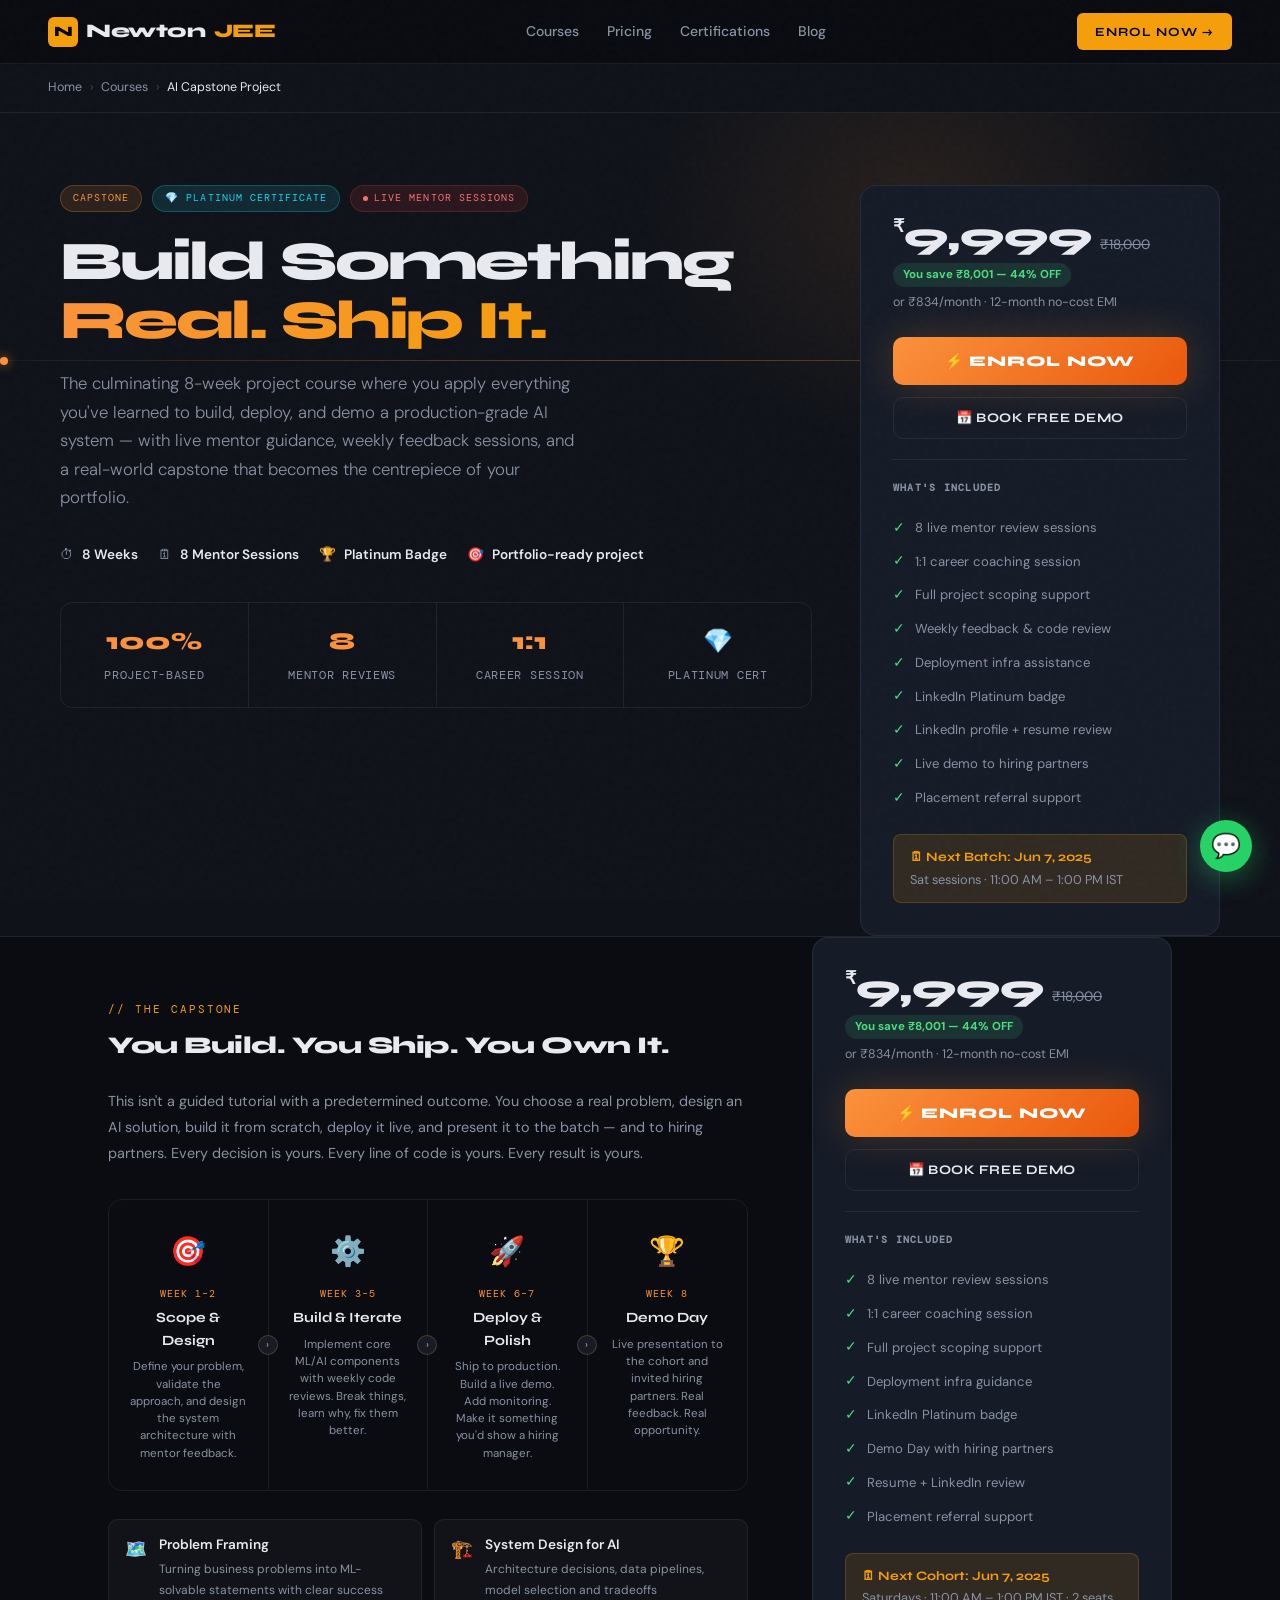
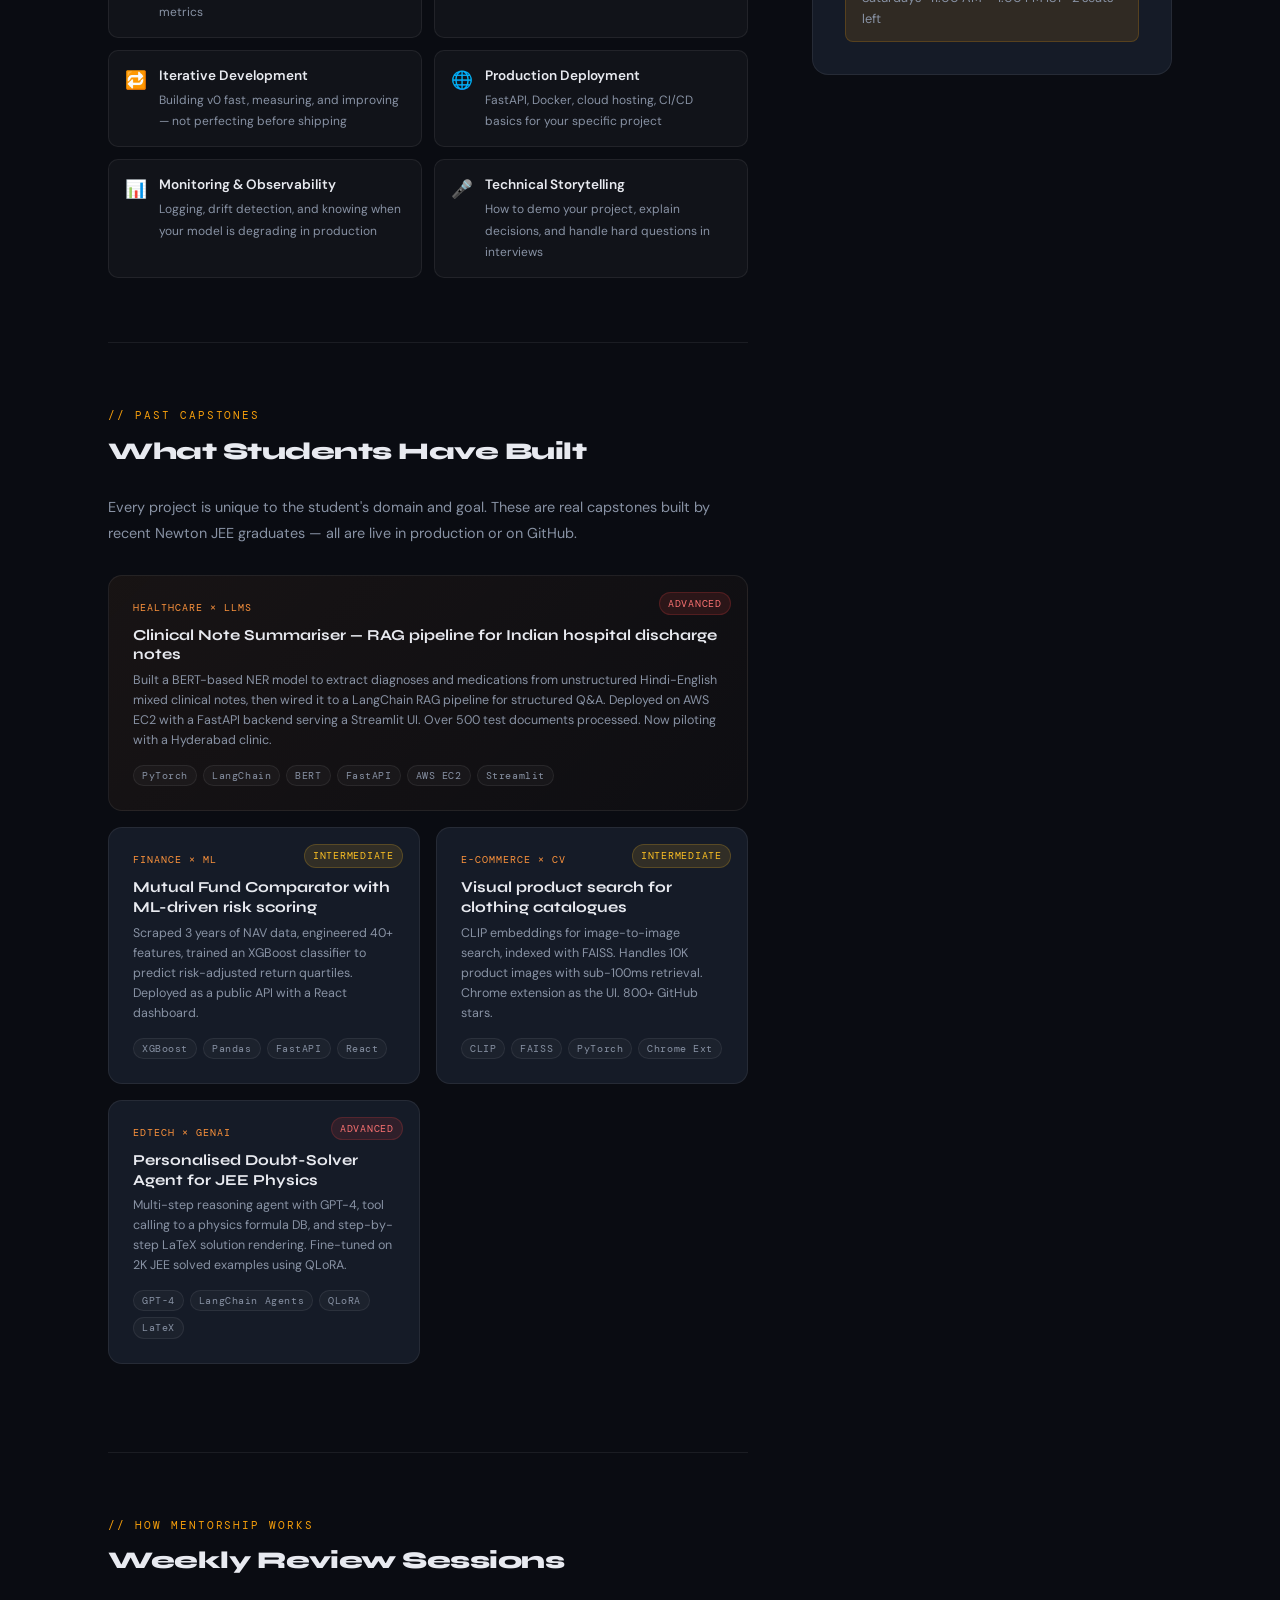
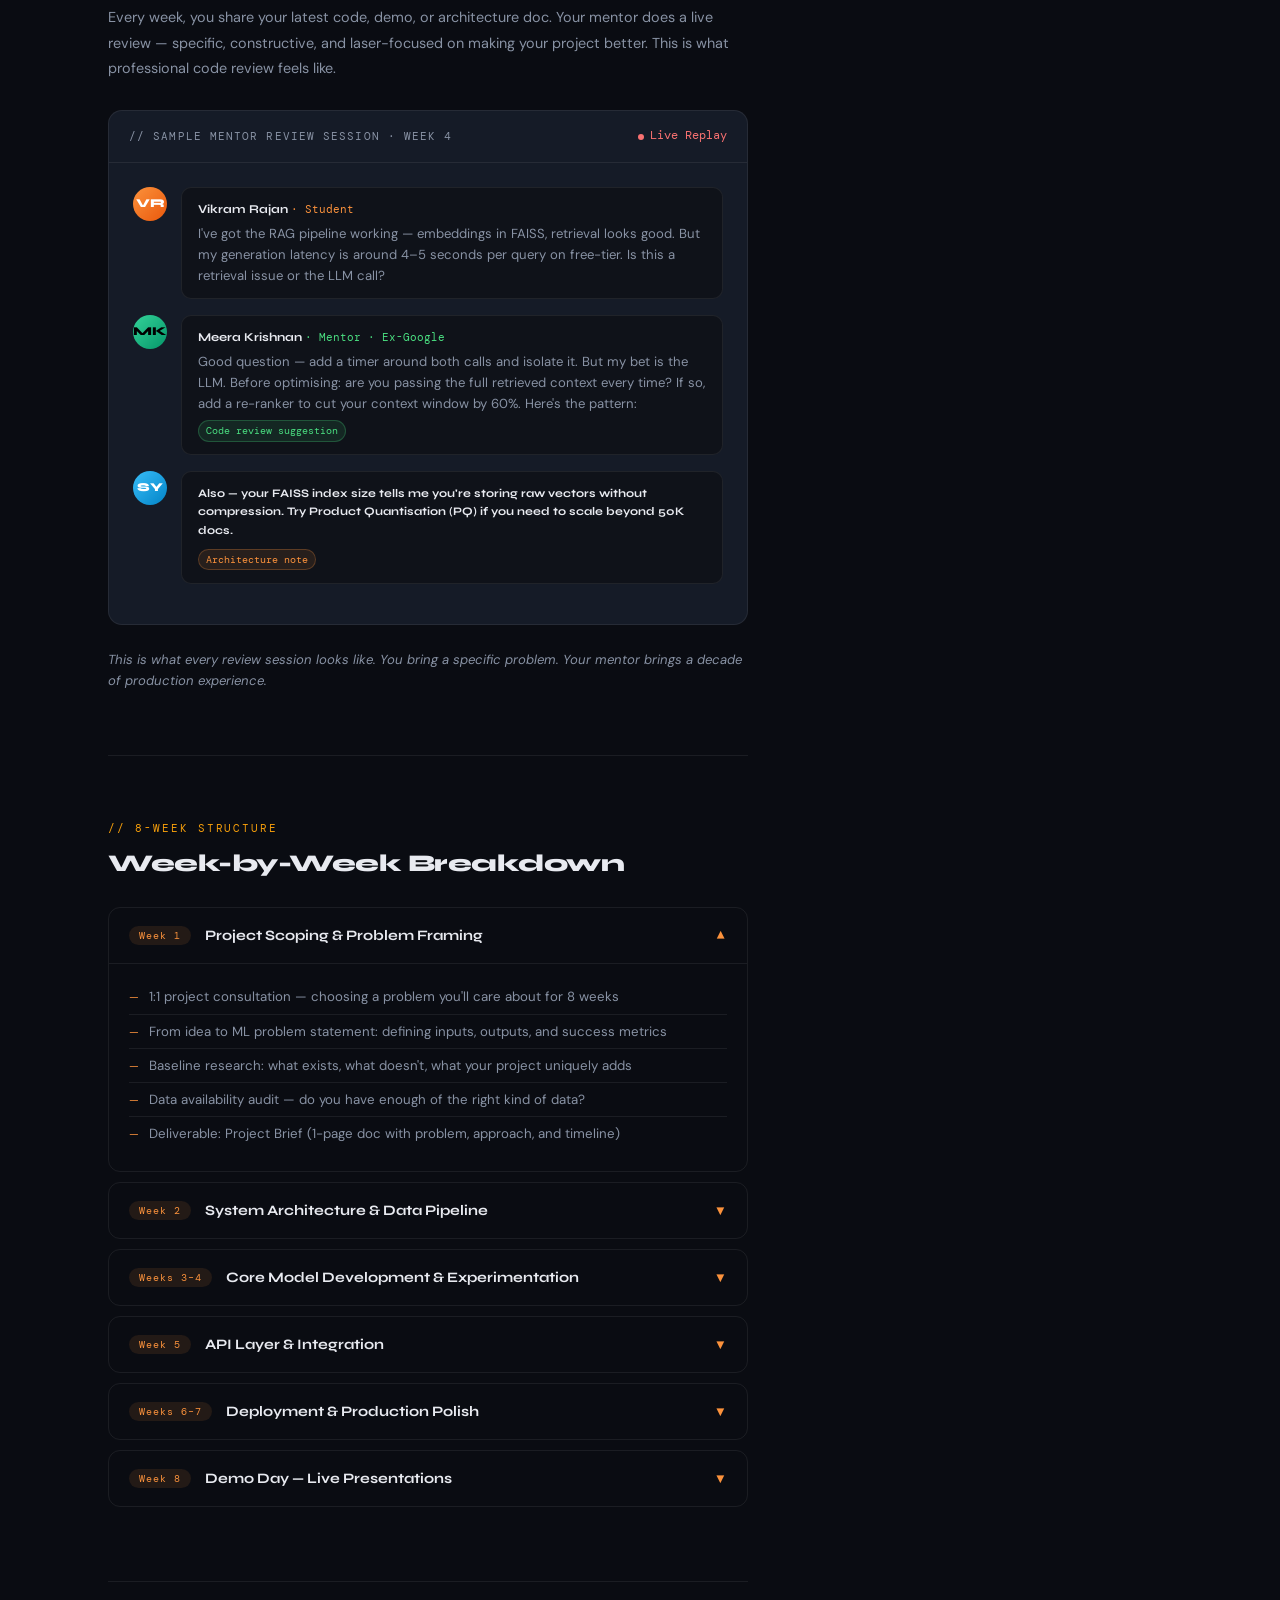
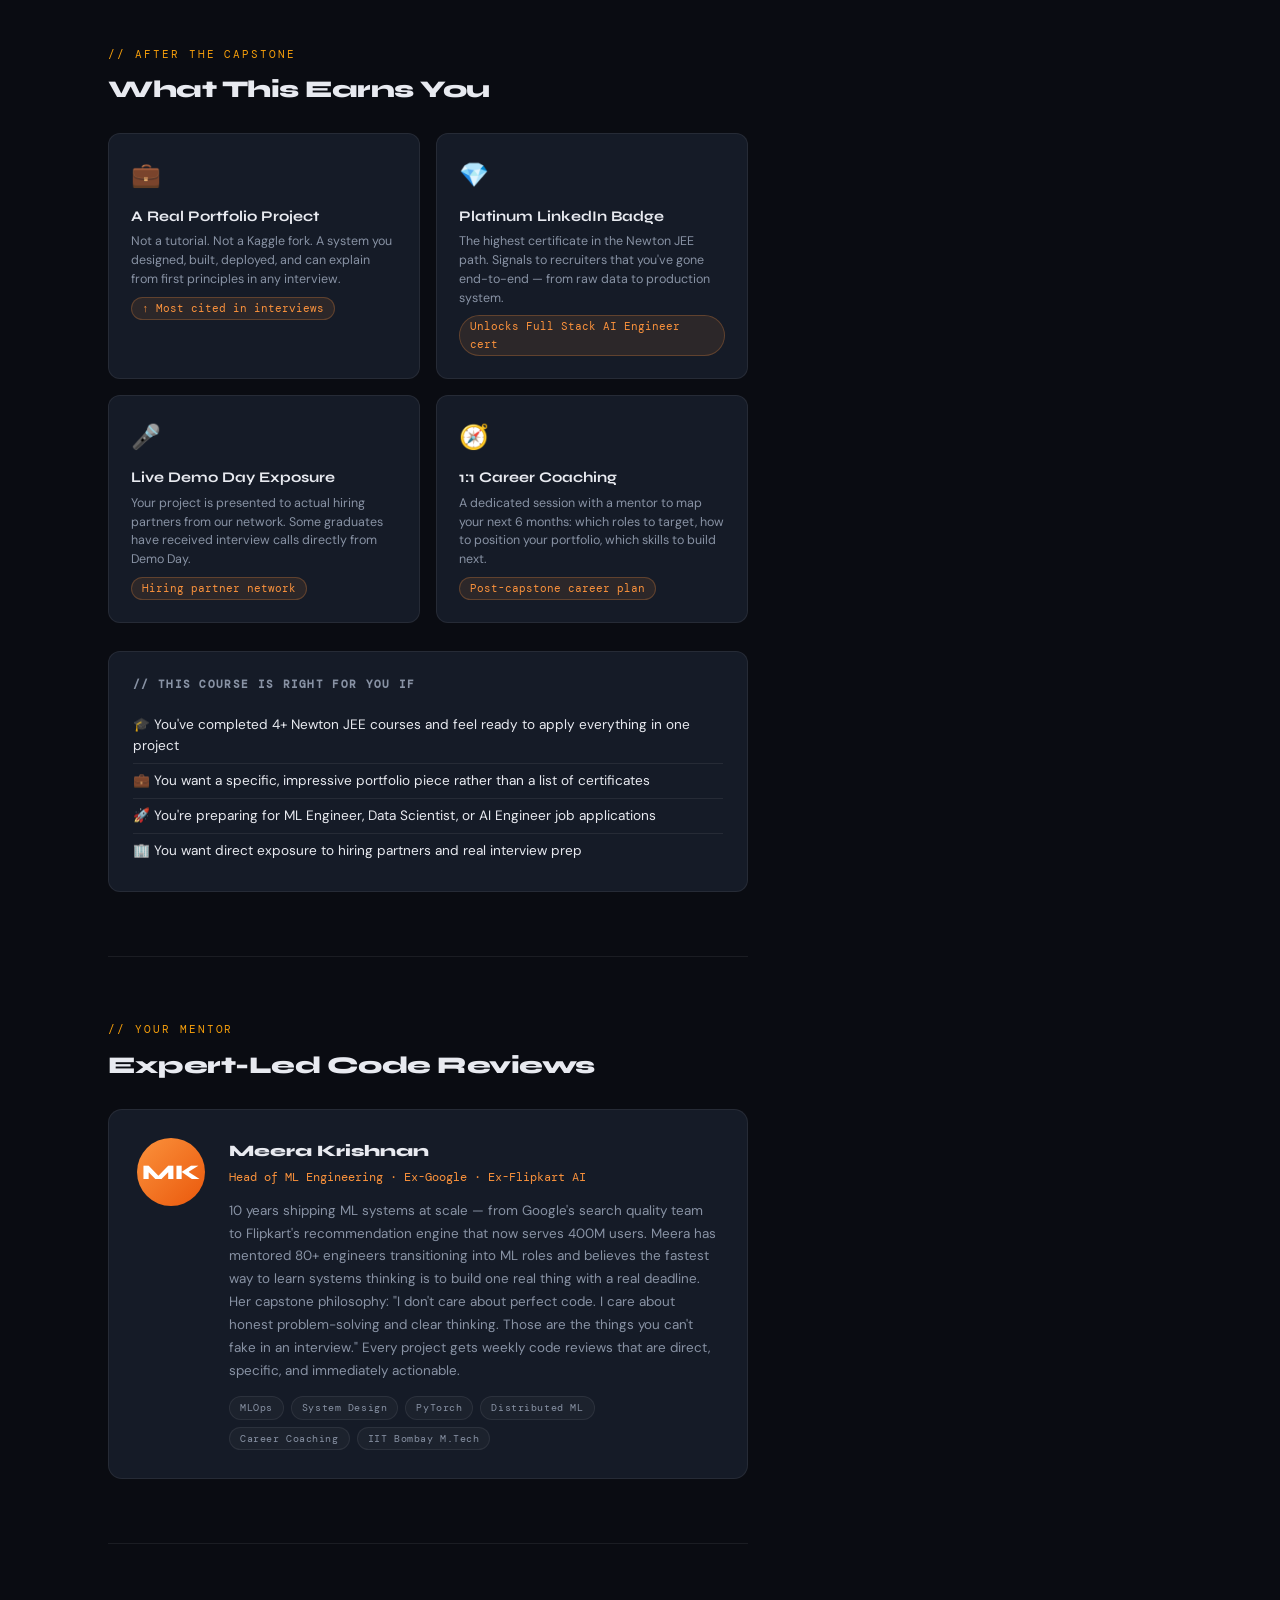
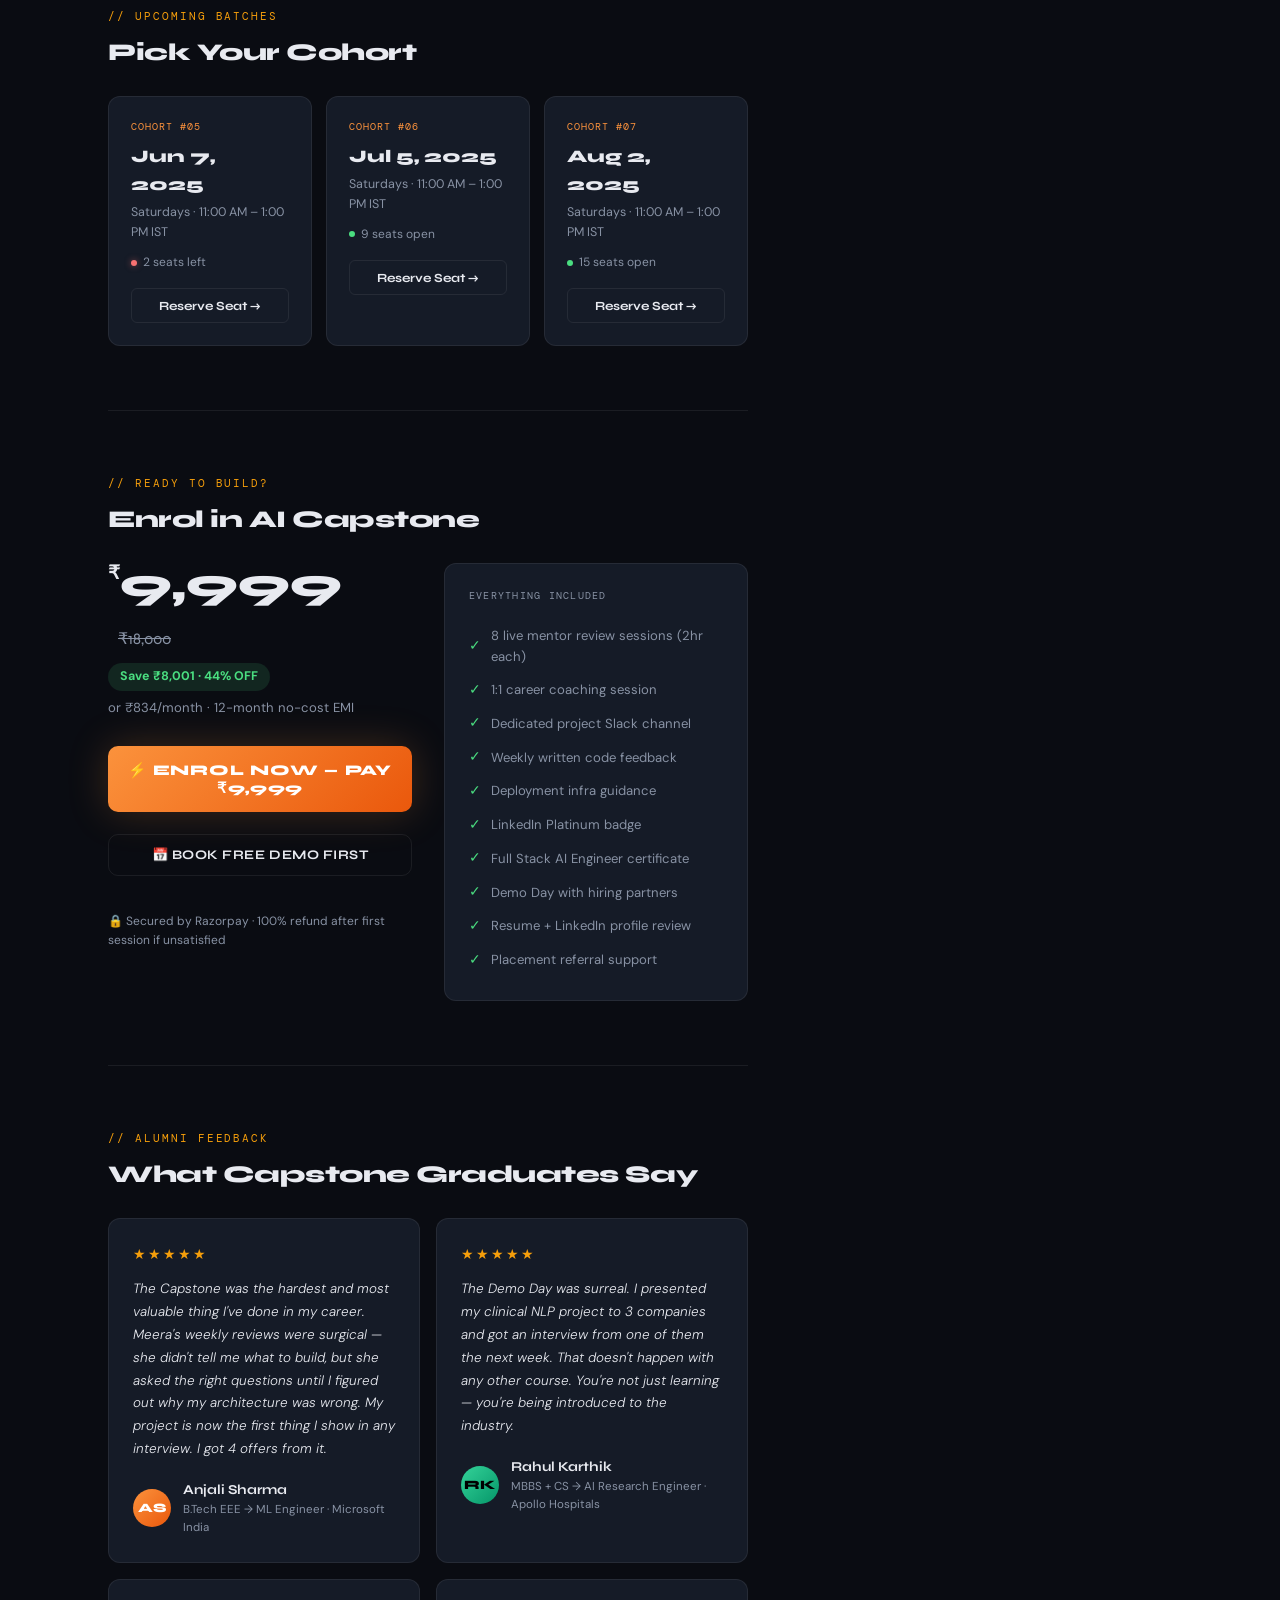
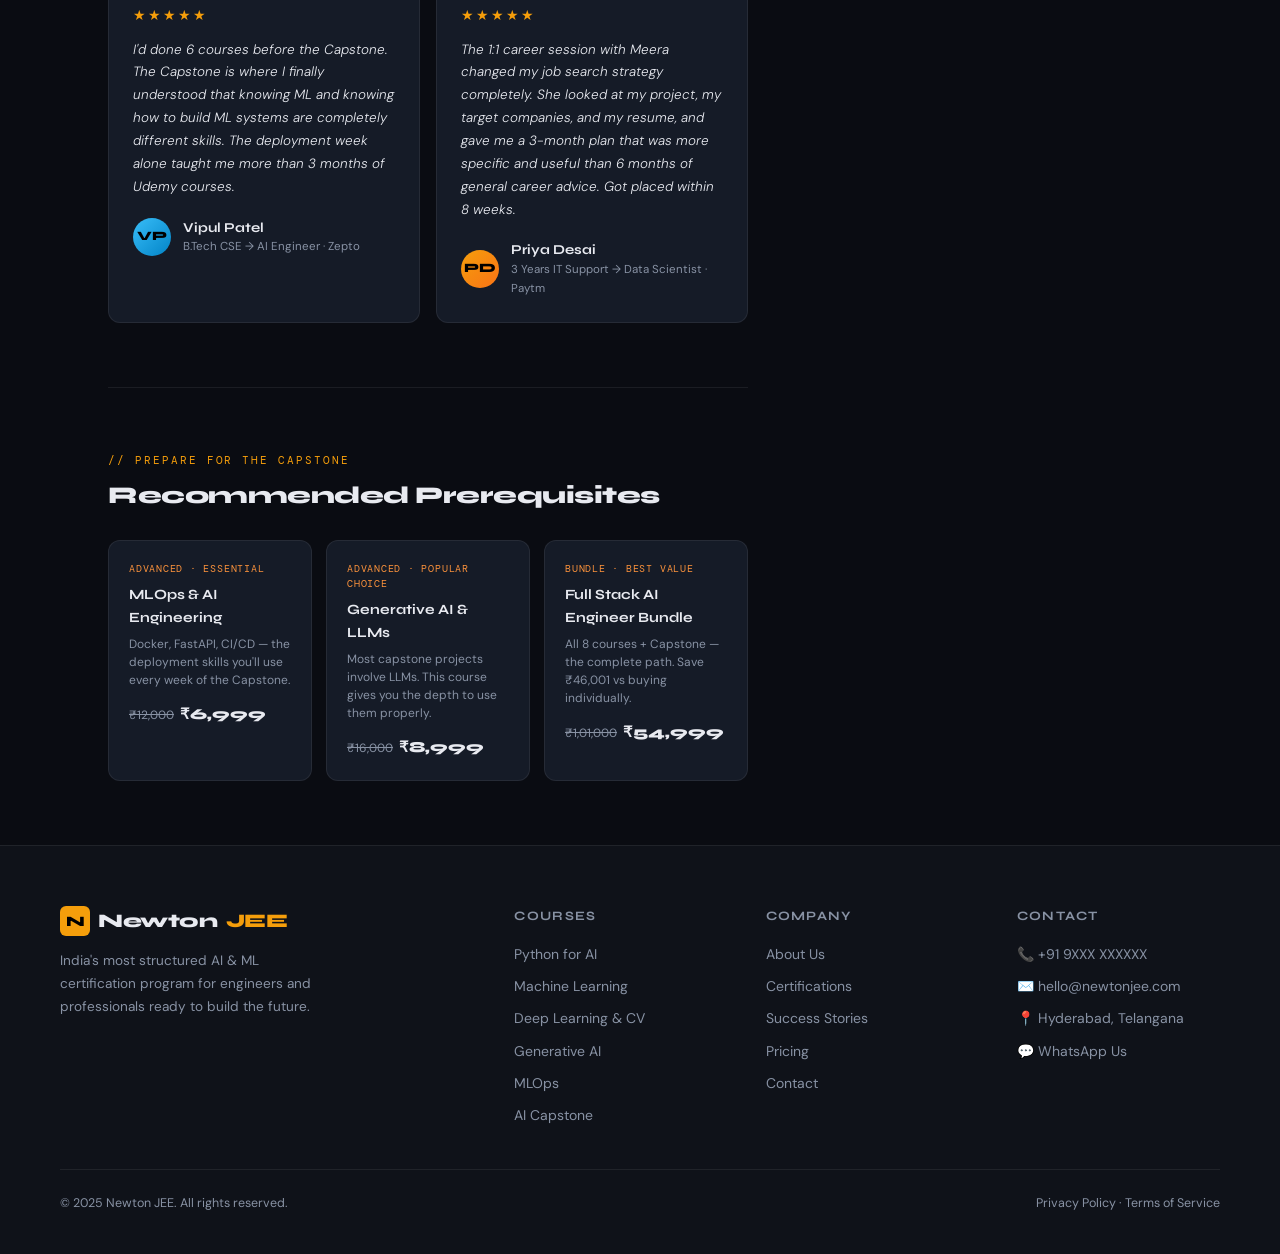
==== course-ai-capstone.html @ 7d2760ee "Add files via upload" ====
<!DOCTYPE html>
<html lang="en">
<head>
<meta charset="UTF-8">
<meta name="viewport" content="width=device-width, initial-scale=1.0">
<title>AI Capstone Project — Newton JEE</title>
<link rel="preconnect" href="https://fonts.googleapis.com">
<link href="https://fonts.googleapis.com/css2?family=Syne:wght@400;600;700;800&family=DM+Sans:ital,wght@0,300;0,400;0,500;1,300&family=DM+Mono:wght@400;500&display=swap" rel="stylesheet">
<style>
  :root {
    --bg: #0a0c12;
    --bg2: #0f1219;
    --bg3: #151b27;
    --amber: #f59e0b;
    --amber2: #fbbf24;
    --amber-glow: rgba(245,158,11,0.12);
    --green: #4ade80;
    --text: #e8eaf0;
    --text-muted: #8892a4;
    --border: rgba(255,255,255,0.07);
    --card: rgba(255,255,255,0.03);
    /* course accent: warm gold-to-orange — capstone feels like achievement & culmination */
    --acc: #fb923c;
    --acc2: #ea580c;
    --acc-glow: rgba(251,146,60,0.1);
    --acc-border: rgba(251,146,60,0.25);
  }
  *, *::before, *::after { box-sizing: border-box; margin: 0; padding: 0; }
  html { scroll-behavior: smooth; }
  body { font-family: 'DM Sans', sans-serif; background: var(--bg); color: var(--text); overflow-x: hidden; line-height: 1.6; }
  body::before { content: ''; position: fixed; inset: 0; background-image: url("data:image/svg+xml,%3Csvg viewBox='0 0 200 200' xmlns='http://www.w3.org/2000/svg'%3E%3Cfilter id='n'%3E%3CfeTurbulence type='fractalNoise' baseFrequency='0.85' numOctaves='4' stitchTiles='stitch'/%3E%3C/filter%3E%3Crect width='100%25' height='100%25' filter='url(%23n)' opacity='1'/%3E%3C/svg%3E"); opacity: 0.022; pointer-events: none; z-index: 9999; }

  /* ── HEADER ── */
  header { position: sticky; top: 0; z-index: 100; background: rgba(10,12,18,0.93); backdrop-filter: blur(16px); border-bottom: 1px solid var(--border); padding: 0 48px; height: 64px; display: flex; align-items: center; justify-content: space-between; }
  .logo { font-family: 'Syne', sans-serif; font-weight: 800; font-size: 1.2rem; letter-spacing: -0.02em; display: flex; align-items: center; gap: 8px; text-decoration: none; color: var(--text); }
  .logo .acc-c { color: var(--amber); }
  .logo-icon { width: 30px; height: 30px; background: var(--amber); border-radius: 6px; display: flex; align-items: center; justify-content: center; font-size: 0.9rem; color: #000; font-weight: 900; }
  nav { display: flex; align-items: center; gap: 28px; }
  nav a { font-size: 0.875rem; font-weight: 500; color: var(--text-muted); text-decoration: none; transition: color 0.2s; }
  nav a:hover { color: var(--text); }
  .btn-header { background: var(--amber); color: #000; font-family: 'Syne', sans-serif; font-weight: 700; font-size: 0.78rem; letter-spacing: 0.08em; text-transform: uppercase; padding: 9px 18px; border-radius: 6px; border: none; cursor: pointer; transition: all 0.2s; text-decoration: none; }
  .btn-header:hover { background: var(--amber2); }

  /* ── BREADCRUMB ── */
  .breadcrumb { padding: 14px 48px; background: var(--bg2); border-bottom: 1px solid var(--border); font-size: 0.78rem; color: var(--text-muted); display: flex; align-items: center; gap: 8px; }
  .breadcrumb a { color: var(--text-muted); text-decoration: none; }
  .breadcrumb a:hover { color: var(--amber); }
  .breadcrumb .sep { opacity: 0.4; }
  .breadcrumb .current { color: var(--text); }

  /* ── HERO ── */
  .course-hero { position: relative; padding: 72px 48px 0; overflow: hidden; background: var(--bg2); border-bottom: 1px solid var(--border); }

  /* Unique hero element: animated project pipeline — stages flowing right */
  .hero-pipeline {
    position: absolute; inset: 0; pointer-events: none; overflow: hidden;
  }
  .hero-pipeline::before {
    content: '';
    position: absolute;
    top: 30%; left: -10%; right: -10%;
    height: 1px;
    background: linear-gradient(90deg, transparent 0%, rgba(251,146,60,0.15) 20%, rgba(251,146,60,0.35) 50%, rgba(251,146,60,0.15) 80%, transparent 100%);
    animation: pipelineFlow 4s ease-in-out infinite;
  }
  @keyframes pipelineFlow {
    0%, 100% { opacity: 0.4; }
    50% { opacity: 1; }
  }
  .pipeline-node {
    position: absolute;
    width: 8px; height: 8px;
    border-radius: 50%;
    background: var(--acc);
    top: calc(30% - 3px);
    box-shadow: 0 0 12px rgba(251,146,60,0.6);
    animation: nodeTravel 4s linear infinite;
  }
  .pipeline-node:nth-child(2) { animation-delay: -1.3s; opacity: 0.6; width: 5px; height: 5px; top: calc(30% - 2px); }
  .pipeline-node:nth-child(3) { animation-delay: -2.6s; opacity: 0.4; width: 6px; height: 6px; top: calc(30% - 2px); }
  @keyframes nodeTravel {
    0%   { left: -5%; opacity: 0; }
    5%   { opacity: 1; }
    95%  { opacity: 1; }
    100% { left: 105%; opacity: 0; }
  }

  .hero-glow { position: absolute; top: -20%; right: 5%; width: 600px; height: 520px; background: radial-gradient(ellipse, rgba(251,146,60,0.1), transparent 65%); pointer-events: none; }

  .hero-layout { position: relative; display: grid; grid-template-columns: 1fr 360px; gap: 48px; max-width: 1160px; margin: 0 auto; align-items: start; }
  .hero-left { padding-bottom: 72px; animation: fadeUp 0.7s ease both; }
  @keyframes fadeUp { from{opacity:0;transform:translateY(22px)} to{opacity:1;transform:translateY(0)} }

  .course-badge-row { display: flex; align-items: center; gap: 10px; margin-bottom: 20px; flex-wrap: wrap; }
  .badge { display: inline-flex; align-items: center; gap: 6px; font-family: 'DM Mono', monospace; font-size: 0.65rem; letter-spacing: 0.1em; text-transform: uppercase; padding: 4px 12px; border-radius: 100px; }
  .badge.capstone   { background: rgba(251,146,60,0.12); color: var(--acc); border: 1px solid var(--acc-border); }
  .badge.platinum   { background: rgba(34,211,238,0.12); color: #22d3ee; border: 1px solid rgba(34,211,238,0.25); }
  .badge.live       { background: rgba(239,68,68,0.12); color: #f87171; border: 1px solid rgba(239,68,68,0.2); }
  .badge .dot       { width: 5px; height: 5px; border-radius: 50%; background: currentColor; animation: pulse 2s infinite; }
  @keyframes pulse { 0%,100%{opacity:1} 50%{opacity:0.3} }

  .course-hero h1 { font-family: 'Syne', sans-serif; font-size: clamp(2rem, 4.5vw, 3.4rem); font-weight: 800; letter-spacing: -0.04em; line-height: 1.1; margin-bottom: 18px; }
  .course-hero h1 span { background: linear-gradient(135deg, var(--acc), var(--amber)); -webkit-background-clip: text; -webkit-text-fill-color: transparent; background-clip: text; }
  .course-tagline { font-size: 1.05rem; color: var(--text-muted); font-weight: 300; max-width: 520px; margin-bottom: 32px; line-height: 1.7; }

  .meta-pills { display: flex; gap: 20px; flex-wrap: wrap; margin-bottom: 36px; }
  .meta-pill { display: flex; align-items: center; gap: 8px; font-size: 0.85rem; color: var(--text-muted); }
  .meta-pill strong { color: var(--text); font-weight: 600; }

  .hero-stats { display: flex; gap: 0; border: 1px solid var(--border); border-radius: 12px; overflow: hidden; }
  .hstat { flex: 1; padding: 20px; border-right: 1px solid var(--border); text-align: center; }
  .hstat:last-child { border-right: none; }
  .hstat .num { font-family: 'Syne', sans-serif; font-size: 1.5rem; font-weight: 800; color: var(--acc); display: block; }
  .hstat .lbl { font-size: 0.72rem; color: var(--text-muted); text-transform: uppercase; letter-spacing: 0.06em; font-family: 'DM Mono', monospace; }

  /* ── ENROL CARD ── */
  .enrol-card { background: var(--bg3); border: 1px solid var(--border); border-radius: 16px; padding: 32px; position: sticky; top: 80px; animation: fadeUp 0.6s 0.2s ease both; }
  .enrol-fee { font-family: 'Syne', sans-serif; font-size: 2.4rem; font-weight: 800; line-height: 1; }
  .enrol-fee sup { font-size: 1.1rem; vertical-align: top; margin-top: 8px; }
  .enrol-mrp { font-size: 0.85rem; color: var(--text-muted); text-decoration: line-through; margin-left: 8px; }
  .enrol-save { display: inline-block; background: rgba(74,222,128,0.12); color: var(--green); font-size: 0.72rem; font-weight: 700; padding: 3px 10px; border-radius: 100px; margin: 6px 0; }
  .enrol-emi { font-size: 0.78rem; color: var(--text-muted); margin-bottom: 24px; }
  .btn-enrol-main { width: 100%; padding: 15px; background: linear-gradient(135deg, var(--acc), var(--acc2)); color: #fff; font-family: 'Syne', sans-serif; font-weight: 800; font-size: 0.92rem; letter-spacing: 0.05em; text-transform: uppercase; border: none; border-radius: 10px; cursor: pointer; transition: all 0.2s; margin-bottom: 12px; box-shadow: 0 0 40px rgba(251,146,60,0.22); }
  .btn-enrol-main:hover { opacity: 0.9; transform: translateY(-2px); box-shadow: 0 8px 40px rgba(251,146,60,0.35); }
  .btn-demo-sm { width: 100%; padding: 12px; background: transparent; border: 1px solid var(--border); color: var(--text); font-family: 'Syne', sans-serif; font-weight: 700; font-size: 0.82rem; letter-spacing: 0.04em; text-transform: uppercase; border-radius: 10px; cursor: pointer; transition: all 0.2s; margin-bottom: 20px; }
  .btn-demo-sm:hover { border-color: var(--amber); color: var(--amber); }
  .card-includes { border-top: 1px solid var(--border); padding-top: 20px; }
  .card-includes h5 { font-family: 'DM Mono', monospace; font-size: 0.65rem; letter-spacing: 0.12em; text-transform: uppercase; color: var(--text-muted); margin-bottom: 14px; }
  .include-row { display: flex; align-items: center; gap: 10px; font-size: 0.82rem; color: var(--text-muted); padding: 6px 0; }
  .include-row .ck { color: var(--green); font-size: 0.85rem; flex-shrink: 0; }
  .next-batch { margin-top: 20px; background: var(--amber-glow); border: 1px solid rgba(245,158,11,0.2); border-radius: 8px; padding: 12px 16px; font-size: 0.8rem; }
  .next-batch strong { color: var(--amber); display: block; margin-bottom: 2px; font-family: 'Syne', sans-serif; }
  .next-batch span { color: var(--text-muted); }

  /* ── PAGE BODY ── */
  .page-body { max-width: 1160px; margin: 0 auto; padding: 0 48px; }
  .content-grid { display: grid; grid-template-columns: 1fr 360px; gap: 64px; align-items: start; }
  .content-main { min-width: 0; }
  .content-side { position: sticky; top: 80px; }

  section.body-section { padding: 64px 0; border-bottom: 1px solid var(--border); }
  section.body-section:last-child { border-bottom: none; }
  .sec-label { font-family: 'DM Mono', monospace; font-size: 0.68rem; letter-spacing: 0.18em; text-transform: uppercase; color: var(--amber); margin-bottom: 8px; }
  .sec-title { font-family: 'Syne', sans-serif; font-size: 1.5rem; font-weight: 800; letter-spacing: -0.02em; margin-bottom: 24px; }

  /* ── LEARN GRID ── */
  .learn-grid { display: grid; grid-template-columns: 1fr 1fr; gap: 12px; }
  .learn-item { display: flex; align-items: flex-start; gap: 12px; background: var(--card); border: 1px solid var(--border); border-radius: 10px; padding: 14px 16px; font-size: 0.85rem; transition: border-color 0.2s; }
  .learn-item:hover { border-color: var(--acc-border); }
  .learn-item .li-icon { font-size: 1.1rem; flex-shrink: 0; margin-top: 1px; }
  .learn-item .li-text strong { display: block; font-weight: 600; font-size: 0.85rem; margin-bottom: 2px; }
  .learn-item .li-text span { font-size: 0.75rem; color: var(--text-muted); }

  /* ── UNIQUE: PROJECT PIPELINE STAGES ── */
  .pipeline-stages {
    display: grid; grid-template-columns: repeat(4, 1fr); gap: 0;
    border: 1px solid var(--border); border-radius: 14px; overflow: hidden; margin-bottom: 28px;
  }
  .pipeline-stage {
    padding: 28px 20px; border-right: 1px solid var(--border);
    position: relative; transition: background 0.2s; text-align: center;
  }
  .pipeline-stage:last-child { border-right: none; }
  .pipeline-stage:hover { background: rgba(251,146,60,0.04); }
  .stage-icon { font-size: 1.8rem; display: block; margin-bottom: 12px; }
  .stage-num { font-family: 'DM Mono', monospace; font-size: 0.6rem; letter-spacing: 0.1em; color: var(--acc); text-transform: uppercase; margin-bottom: 6px; display: block; }
  .pipeline-stage h4 { font-family: 'Syne', sans-serif; font-size: 0.88rem; font-weight: 700; margin-bottom: 6px; }
  .pipeline-stage p { font-size: 0.72rem; color: var(--text-muted); line-height: 1.5; }
  .stage-connector {
    position: absolute; right: -10px; top: 50%; transform: translateY(-50%);
    background: var(--bg3); border: 1px solid var(--acc-border); color: var(--acc);
    border-radius: 50%; width: 20px; height: 20px; display: flex; align-items: center;
    justify-content: center; font-size: 0.65rem; z-index: 2;
  }
  .pipeline-stage:last-child .stage-connector { display: none; }

  /* ── UNIQUE: PROJECT GALLERY ── */
  .project-gallery { display: grid; grid-template-columns: 1fr 1fr; gap: 16px; margin-bottom: 24px; }
  .project-card {
    background: var(--bg3); border: 1px solid var(--border); border-radius: 14px;
    padding: 24px; position: relative; overflow: hidden; transition: all 0.25s; cursor: pointer;
  }
  .project-card:hover { border-color: var(--acc-border); transform: translateY(-3px); }
  .project-card::before {
    content: ''; position: absolute; top: 0; left: 0; right: 0; height: 3px;
    background: linear-gradient(90deg, var(--acc), transparent);
    opacity: 0; transition: opacity 0.3s;
  }
  .project-card:hover::before { opacity: 1; }
  .project-domain { font-family: 'DM Mono', monospace; font-size: 0.62rem; letter-spacing: 0.1em; color: var(--acc); text-transform: uppercase; margin-bottom: 10px; }
  .project-card h4 { font-family: 'Syne', sans-serif; font-size: 0.95rem; font-weight: 700; margin-bottom: 6px; line-height: 1.3; }
  .project-card p { font-size: 0.78rem; color: var(--text-muted); line-height: 1.6; margin-bottom: 14px; }
  .project-stack { display: flex; flex-wrap: wrap; gap: 6px; }
  .stack-pill { font-family: 'DM Mono', monospace; font-size: 0.6rem; letter-spacing: 0.06em; background: var(--card); border: 1px solid var(--border); color: var(--text-muted); padding: 2px 8px; border-radius: 100px; }
  .project-difficulty { position: absolute; top: 16px; right: 16px; font-family: 'DM Mono', monospace; font-size: 0.6rem; letter-spacing: 0.08em; text-transform: uppercase; padding: 3px 8px; border-radius: 100px; }
  .project-difficulty.hard { background: rgba(239,68,68,0.12); color: #f87171; border: 1px solid rgba(239,68,68,0.2); }
  .project-difficulty.medium { background: rgba(251,191,36,0.12); color: #fbbf24; border: 1px solid rgba(251,191,36,0.2); }
  .project-highlight { grid-column: 1 / -1; }

  /* ── UNIQUE: MENTOR REVIEW DEMO ── */
  .review-demo {
    background: var(--bg3); border: 1px solid var(--border); border-radius: 14px;
    overflow: hidden; margin-bottom: 24px;
  }
  .review-demo-header {
    padding: 16px 20px; border-bottom: 1px solid var(--border);
    display: flex; align-items: center; justify-content: space-between;
  }
  .review-demo-header .title { font-family: 'DM Mono', monospace; font-size: 0.68rem; letter-spacing: 0.1em; text-transform: uppercase; color: var(--text-muted); }
  .review-live { display: flex; align-items: center; gap: 6px; font-size: 0.72rem; color: #f87171; font-family: 'DM Mono', monospace; }
  .review-live .rdot { width: 6px; height: 6px; border-radius: 50%; background: #f87171; animation: pulse 1.5s infinite; }
  .review-demo-body { padding: 24px; }
  .review-comment {
    display: flex; gap: 14px; margin-bottom: 16px;
    animation: fadeUp 0.4s ease both;
  }
  .review-comment:nth-child(2) { animation-delay: 0.1s; }
  .review-comment:nth-child(3) { animation-delay: 0.2s; }
  .comment-avatar { width: 34px; height: 34px; border-radius: 50%; display: flex; align-items: center; justify-content: center; font-family: 'Syne', sans-serif; font-weight: 800; font-size: 0.75rem; flex-shrink: 0; }
  .comment-bubble { background: var(--bg2); border: 1px solid var(--border); border-radius: 10px; padding: 12px 16px; flex: 1; }
  .comment-name { font-family: 'Syne', sans-serif; font-size: 0.75rem; font-weight: 700; margin-bottom: 4px; }
  .comment-text { font-size: 0.82rem; color: var(--text-muted); line-height: 1.6; }
  .comment-tag { display: inline-block; font-family: 'DM Mono', monospace; font-size: 0.6rem; background: var(--acc-glow); color: var(--acc); border: 1px solid var(--acc-border); padding: 2px 7px; border-radius: 100px; margin-top: 6px; }
  .comment-tag.green { background: rgba(74,222,128,0.1); color: var(--green); border-color: rgba(74,222,128,0.25); }

  /* ── CURRICULUM ── */
  .week-item { border: 1px solid var(--border); border-radius: 12px; margin-bottom: 10px; overflow: hidden; }
  .week-header { width: 100%; background: none; border: none; color: var(--text); padding: 18px 20px; cursor: pointer; display: flex; align-items: center; gap: 14px; text-align: left; transition: background 0.2s; }
  .week-header:hover { background: rgba(255,255,255,0.02); }
  .week-num { font-family: 'DM Mono', monospace; font-size: 0.65rem; letter-spacing: 0.1em; background: var(--acc-glow); color: var(--acc); padding: 3px 10px; border-radius: 100px; white-space: nowrap; flex-shrink: 0; }
  .week-title { font-family: 'Syne', sans-serif; font-size: 0.9rem; font-weight: 700; flex: 1; }
  .week-ch { color: var(--acc); transition: transform 0.3s; margin-left: auto; flex-shrink: 0; }
  .week-item.open .week-ch { transform: rotate(180deg); }
  .week-body { max-height: 0; overflow: hidden; transition: max-height 0.35s ease; }
  .week-item.open .week-body { max-height: 600px; border-top: 1px solid var(--border); }
  .week-body ul { padding: 16px 20px 20px 20px; list-style: none; }
  .week-body li { font-size: 0.83rem; color: var(--text-muted); padding: 6px 0; border-bottom: 1px solid var(--border); display: flex; align-items: baseline; gap: 10px; }
  .week-body li:last-child { border-bottom: none; }
  .week-body li::before { content: '—'; color: var(--acc); font-size: 0.7rem; flex-shrink: 0; }

  /* ── OUTCOMES ── */
  .outcomes-grid { display: grid; grid-template-columns: 1fr 1fr; gap: 16px; margin-bottom: 28px; }
  .outcome-card { background: var(--bg3); border: 1px solid var(--border); border-radius: 12px; padding: 22px; transition: all 0.2s; }
  .outcome-card:hover { border-color: var(--acc-border); }
  .outcome-icon { font-size: 1.5rem; margin-bottom: 10px; display: block; }
  .outcome-card h4 { font-family: 'Syne', sans-serif; font-size: 0.92rem; font-weight: 700; margin-bottom: 4px; }
  .outcome-card p { font-size: 0.78rem; color: var(--text-muted); line-height: 1.5; }
  .salary-badge { display: inline-flex; align-items: center; gap: 4px; background: var(--acc-glow); color: var(--acc); border: 1px solid var(--acc-border); border-radius: 100px; padding: 2px 10px; font-size: 0.68rem; font-family: 'DM Mono', monospace; margin-top: 8px; }

  .who-for { background: var(--bg3); border: 1px solid var(--border); border-radius: 12px; padding: 24px; margin-top: 20px; }
  .who-for h4 { font-family: 'DM Mono', monospace; font-size: 0.68rem; letter-spacing: 0.12em; text-transform: uppercase; color: var(--text-muted); margin-bottom: 14px; }
  .who-row { display: flex; align-items: center; gap: 10px; font-size: 0.85rem; padding: 6px 0; border-bottom: 1px solid var(--border); }
  .who-row:last-child { border-bottom: none; }

  /* ── INSTRUCTOR ── */
  .instructor-card { background: var(--bg3); border: 1px solid var(--border); border-radius: 14px; padding: 28px; display: flex; gap: 24px; align-items: flex-start; }
  .instructor-avatar { width: 68px; height: 68px; border-radius: 50%; background: linear-gradient(135deg, var(--acc), var(--acc2)); display: flex; align-items: center; justify-content: center; font-family: 'Syne', sans-serif; font-weight: 800; font-size: 1.3rem; color: #fff; flex-shrink: 0; }
  .instructor-name { font-family: 'Syne', sans-serif; font-size: 1rem; font-weight: 800; margin-bottom: 4px; }
  .instructor-role { font-size: 0.78rem; color: var(--acc); font-family: 'DM Mono', monospace; margin-bottom: 12px; }
  .instructor-bio { font-size: 0.84rem; color: var(--text-muted); line-height: 1.7; margin-bottom: 14px; }
  .instructor-tags { display: flex; flex-wrap: wrap; gap: 7px; }
  .inst-tag { font-family: 'DM Mono', monospace; font-size: 0.6rem; letter-spacing: 0.06em; background: var(--card); border: 1px solid var(--border); color: var(--text-muted); padding: 3px 10px; border-radius: 100px; }

  /* ── SCHEDULE ── */
  .schedule-grid { display: grid; grid-template-columns: repeat(3, 1fr); gap: 14px; }
  .schedule-card { background: var(--bg3); border: 1px solid var(--border); border-radius: 12px; padding: 22px; transition: border-color 0.2s; }
  .schedule-card:hover { border-color: var(--acc-border); }
  .sch-batch { font-family: 'DM Mono', monospace; font-size: 0.62rem; letter-spacing: 0.1em; color: var(--acc); text-transform: uppercase; margin-bottom: 8px; }
  .sch-date { font-family: 'Syne', sans-serif; font-size: 1.1rem; font-weight: 800; margin-bottom: 4px; }
  .sch-time { font-size: 0.78rem; color: var(--text-muted); margin-bottom: 10px; }
  .sch-seats { display: flex; align-items: center; gap: 6px; font-size: 0.75rem; color: var(--text-muted); margin-bottom: 16px; }
  .seat-dot { width: 6px; height: 6px; border-radius: 50%; flex-shrink: 0; }
  .seat-dot.low { background: #f87171; box-shadow: 0 0 6px rgba(248,113,113,0.5); animation: pulse 1.5s infinite; }
  .seat-dot.open { background: var(--green); }
  .sch-btn { width: 100%; padding: 9px; background: transparent; border: 1px solid var(--border); color: var(--text); font-family: 'Syne', sans-serif; font-size: 0.78rem; font-weight: 700; border-radius: 6px; cursor: pointer; transition: all 0.2s; }
  .sch-btn:hover { background: var(--acc); border-color: var(--acc); color: #fff; }

  /* ── REVIEWS ── */
  .reviews-grid { display: grid; grid-template-columns: 1fr 1fr; gap: 16px; }
  .review-card { background: var(--bg3); border: 1px solid var(--border); border-radius: 12px; padding: 24px; transition: border-color 0.2s; }
  .review-card:hover { border-color: var(--acc-border); }
  .review-stars { color: var(--amber); font-size: 0.9rem; margin-bottom: 12px; letter-spacing: 2px; }
  .review-card blockquote { font-size: 0.84rem; color: var(--text); line-height: 1.7; font-style: italic; font-weight: 300; margin-bottom: 18px; }
  .reviewer { display: flex; align-items: center; gap: 12px; }
  .rev-avatar { width: 38px; height: 38px; border-radius: 50%; display: flex; align-items: center; justify-content: center; font-family: 'Syne', sans-serif; font-weight: 800; font-size: 0.8rem; flex-shrink: 0; }
  .rev-name { font-family: 'Syne', sans-serif; font-size: 0.85rem; font-weight: 700; }
  .rev-role { font-size: 0.72rem; color: var(--text-muted); }

  /* ── RELATED ── */
  .related-grid { display: grid; grid-template-columns: 1fr 1fr 1fr; gap: 14px; }
  .related-card { background: var(--bg3); border: 1px solid var(--border); border-radius: 12px; padding: 20px; text-decoration: none; color: var(--text); transition: all 0.2s; display: block; }
  .related-card:hover { border-color: var(--acc-border); transform: translateY(-2px); }
  .rel-tag { font-family: 'DM Mono', monospace; font-size: 0.6rem; letter-spacing: 0.08em; text-transform: uppercase; color: var(--acc); display: block; margin-bottom: 8px; }
  .related-card h4 { font-family: 'Syne', sans-serif; font-size: 0.88rem; font-weight: 700; margin-bottom: 6px; }
  .related-card p { font-size: 0.75rem; color: var(--text-muted); line-height: 1.5; margin-bottom: 12px; }
  .rel-mrp { font-size: 0.75rem; color: var(--text-muted); text-decoration: line-through; margin-right: 6px; }
  .rel-price { font-family: 'Syne', sans-serif; font-size: 0.95rem; font-weight: 800; color: var(--text); }

  /* ── FOOTER ── */
  footer { background: var(--bg2); border-top: 1px solid var(--border); padding: 60px 48px 40px; margin-top: 0; }
  .footer-grid { max-width: 1160px; margin: 0 auto; display: grid; grid-template-columns: 2fr 1fr 1fr 1fr; gap: 48px; }
  .footer-brand p { font-size: 0.85rem; color: var(--text-muted); line-height: 1.7; max-width: 260px; margin-top: 12px; }
  .footer-col h5 { font-family: 'Syne', sans-serif; font-size: 0.8rem; font-weight: 700; text-transform: uppercase; letter-spacing: 0.1em; color: var(--text-muted); margin-bottom: 16px; }
  .footer-col a { display: block; font-size: 0.875rem; color: var(--text-muted); text-decoration: none; margin-bottom: 10px; transition: color 0.2s; }
  .footer-col a:hover { color: var(--amber); }
  .footer-bottom { max-width: 1160px; margin: 32px auto 0; padding-top: 24px; border-top: 1px solid var(--border); display: flex; justify-content: space-between; align-items: center; font-size: 0.78rem; color: var(--text-muted); }

  /* ── MOBILE STICKY BAR ── */
  .sticky-bottom { display: none; position: fixed; bottom: 0; left: 0; right: 0; background: rgba(10,12,18,0.97); backdrop-filter: blur(16px); border-top: 1px solid var(--border); padding: 14px 20px; z-index: 200; gap: 12px; align-items: center; }
  .sticky-price { font-family: 'Syne', sans-serif; font-weight: 800; font-size: 1.1rem; }

  .reveal { opacity: 0; transform: translateY(20px); transition: opacity 0.55s ease, transform 0.55s ease; }
  .reveal.visible { opacity: 1; transform: translateY(0); }

  @media (max-width: 960px) {
    .hero-layout { grid-template-columns: 1fr; }
    .enrol-card { display: none; }
    .content-grid { grid-template-columns: 1fr; }
    .content-side { display: none; }
    .sticky-bottom { display: flex; }
    .pipeline-stages { grid-template-columns: 1fr 1fr; }
    header { padding: 0 20px; }
    nav { display: none; }
    .breadcrumb { padding: 12px 20px; }
    .course-hero { padding: 48px 20px 0; }
    .page-body { padding: 0 20px; }
    footer { padding: 48px 20px 32px; }
    .footer-grid { grid-template-columns: 1fr 1fr; gap: 32px; }
  }
  @media (max-width: 640px) {
    .learn-grid { grid-template-columns: 1fr; }
    .outcomes-grid { grid-template-columns: 1fr; }
    .reviews-grid { grid-template-columns: 1fr; }
    .project-gallery { grid-template-columns: 1fr; }
    .related-grid { grid-template-columns: 1fr; }
    .schedule-grid { grid-template-columns: 1fr; }
    .pipeline-stages { grid-template-columns: 1fr; }
    .hero-stats { flex-direction: column; }
    .hstat { border-right: none; border-bottom: 1px solid var(--border); }
    .hstat:last-child { border-bottom: none; }
    .footer-grid { grid-template-columns: 1fr; }
    .instructor-card { flex-direction: column; }
  }
</style>
</head>
<body>

<!-- HEADER -->
<header>
  <a href="newtonjee-homepage.html" class="logo"><div class="logo-icon">N</div>Newton<span class="acc-c">JEE</span></a>
  <nav>
    <a href="newtonjee-homepage.html#courses">Courses</a>
    <a href="newtonjee-pricing.html">Pricing</a>
    <a href="newtonjee-homepage.html#certifications">Certifications</a>
    <a href="newtonjee-homepage.html#blog">Blog</a>
  </nav>
  <a href="#enrol-section" class="btn-header">Enrol Now →</a>
</header>

<!-- BREADCRUMB -->
<div class="breadcrumb">
  <a href="newtonjee-homepage.html">Home</a><span class="sep">›</span>
  <a href="newtonjee-homepage.html#courses">Courses</a><span class="sep">›</span>
  <span class="current">AI Capstone Project</span>
</div>

<!-- HERO -->
<div class="course-hero">
  <div class="hero-pipeline">
    <div class="pipeline-node"></div>
    <div class="pipeline-node"></div>
    <div class="pipeline-node"></div>
  </div>
  <div class="hero-glow"></div>

  <div class="hero-layout">
    <div class="hero-left">
      <div class="course-badge-row">
        <span class="badge capstone">Capstone</span>
        <span class="badge platinum">💎 Platinum Certificate</span>
        <span class="badge live"><span class="dot"></span> Live Mentor Sessions</span>
      </div>
      <h1>Build Something<br><span>Real. Ship It.</span></h1>
      <p class="course-tagline">The culminating 8-week project course where you apply everything you've learned to build, deploy, and demo a production-grade AI system — with live mentor guidance, weekly feedback sessions, and a real-world capstone that becomes the centrepiece of your portfolio.</p>

      <div class="meta-pills">
        <span class="meta-pill">⏱ <strong>8 Weeks</strong></span>
        <span class="meta-pill">🗓 <strong>8 Mentor Sessions</strong></span>
        <span class="meta-pill">🏆 <strong>Platinum Badge</strong></span>
        <span class="meta-pill">🎯 <strong>Portfolio-ready project</strong></span>
      </div>

      <div class="hero-stats">
        <div class="hstat"><span class="num">100%</span><span class="lbl">Project-Based</span></div>
        <div class="hstat"><span class="num">8</span><span class="lbl">Mentor Reviews</span></div>
        <div class="hstat"><span class="num">1:1</span><span class="lbl">Career Session</span></div>
        <div class="hstat"><span class="num">💎</span><span class="lbl">Platinum Cert</span></div>
      </div>
    </div>

    <!-- STICKY ENROL CARD -->
    <div class="enrol-card">
      <div><span class="enrol-fee"><sup>₹</sup>9,999</span><span class="enrol-mrp">₹18,000</span></div>
      <div><span class="enrol-save">You save ₹8,001 — 44% OFF</span></div>
      <div class="enrol-emi">or ₹834/month · 12-month no-cost EMI</div>
      <button class="btn-enrol-main">⚡ Enrol Now</button>
      <button class="btn-demo-sm">📅 Book Free Demo</button>
      <div class="card-includes">
        <h5>What's Included</h5>
        <div class="include-row"><span class="ck">✓</span> 8 live mentor review sessions</div>
        <div class="include-row"><span class="ck">✓</span> 1:1 career coaching session</div>
        <div class="include-row"><span class="ck">✓</span> Full project scoping support</div>
        <div class="include-row"><span class="ck">✓</span> Weekly feedback & code review</div>
        <div class="include-row"><span class="ck">✓</span> Deployment infra assistance</div>
        <div class="include-row"><span class="ck">✓</span> LinkedIn Platinum badge</div>
        <div class="include-row"><span class="ck">✓</span> LinkedIn profile + resume review</div>
        <div class="include-row"><span class="ck">✓</span> Live demo to hiring partners</div>
        <div class="include-row"><span class="ck">✓</span> Placement referral support</div>
      </div>
      <div class="next-batch">
        <strong>🗓 Next Batch: Jun 7, 2025</strong>
        <span>Sat sessions · 11:00 AM – 1:00 PM IST</span>
      </div>
    </div>
  </div>
</div>

<!-- PAGE BODY -->
<div class="page-body">
<div class="content-grid">
<div class="content-main">

  <!-- WHAT YOU WILL BUILD -->
  <section class="body-section reveal">
    <div class="sec-label">// The Capstone</div>
    <div class="sec-title">You Build. You Ship. You Own It.</div>
    <p style="font-size:0.9rem;color:var(--text-muted);line-height:1.8;max-width:640px;margin-bottom:32px;">This isn't a guided tutorial with a predetermined outcome. You choose a real problem, design an AI solution, build it from scratch, deploy it live, and present it to the batch — and to hiring partners. Every decision is yours. Every line of code is yours. Every result is yours.</p>

    <!-- PROJECT PIPELINE STAGES -->
    <div class="pipeline-stages">
      <div class="pipeline-stage">
        <span class="stage-connector">›</span>
        <span class="stage-icon">🎯</span>
        <span class="stage-num">Week 1–2</span>
        <h4>Scope & Design</h4>
        <p>Define your problem, validate the approach, and design the system architecture with mentor feedback.</p>
      </div>
      <div class="pipeline-stage">
        <span class="stage-connector">›</span>
        <span class="stage-icon">⚙️</span>
        <span class="stage-num">Week 3–5</span>
        <h4>Build & Iterate</h4>
        <p>Implement core ML/AI components with weekly code reviews. Break things, learn why, fix them better.</p>
      </div>
      <div class="pipeline-stage">
        <span class="stage-connector">›</span>
        <span class="stage-icon">🚀</span>
        <span class="stage-num">Week 6–7</span>
        <h4>Deploy & Polish</h4>
        <p>Ship to production. Build a live demo. Add monitoring. Make it something you'd show a hiring manager.</p>
      </div>
      <div class="pipeline-stage">
        <span class="stage-icon">🏆</span>
        <span class="stage-num">Week 8</span>
        <h4>Demo Day</h4>
        <p>Live presentation to the cohort and invited hiring partners. Real feedback. Real opportunity.</p>
      </div>
    </div>

    <!-- LEARN GRID -->
    <div class="learn-grid">
      <div class="learn-item"><span class="li-icon">🗺️</span><div class="li-text"><strong>Problem Framing</strong><span>Turning business problems into ML-solvable statements with clear success metrics</span></div></div>
      <div class="learn-item"><span class="li-icon">🏗️</span><div class="li-text"><strong>System Design for AI</strong><span>Architecture decisions, data pipelines, model selection and tradeoffs</span></div></div>
      <div class="learn-item"><span class="li-icon">🔁</span><div class="li-text"><strong>Iterative Development</strong><span>Building v0 fast, measuring, and improving — not perfecting before shipping</span></div></div>
      <div class="learn-item"><span class="li-icon">🌐</span><div class="li-text"><strong>Production Deployment</strong><span>FastAPI, Docker, cloud hosting, CI/CD basics for your specific project</span></div></div>
      <div class="learn-item"><span class="li-icon">📊</span><div class="li-text"><strong>Monitoring & Observability</strong><span>Logging, drift detection, and knowing when your model is degrading in production</span></div></div>
      <div class="learn-item"><span class="li-icon">🎤</span><div class="li-text"><strong>Technical Storytelling</strong><span>How to demo your project, explain decisions, and handle hard questions in interviews</span></div></div>
    </div>
  </section>

  <!-- PROJECT GALLERY -->
  <section class="body-section reveal">
    <div class="sec-label">// Past Capstones</div>
    <div class="sec-title">What Students Have Built</div>
    <p style="font-size:0.9rem;color:var(--text-muted);line-height:1.8;max-width:640px;margin-bottom:28px;">Every project is unique to the student's domain and goal. These are real capstones built by recent Newton JEE graduates — all are live in production or on GitHub.</p>

    <div class="project-gallery">
      <!-- Featured Project -->
      <div class="project-card project-highlight" style="background:linear-gradient(135deg,rgba(251,146,60,0.06),rgba(251,146,60,0.02));">
        <span class="project-difficulty hard">Advanced</span>
        <div class="project-domain">Healthcare × LLMs</div>
        <h4>Clinical Note Summariser — RAG pipeline for Indian hospital discharge notes</h4>
        <p>Built a BERT-based NER model to extract diagnoses and medications from unstructured Hindi-English mixed clinical notes, then wired it to a LangChain RAG pipeline for structured Q&A. Deployed on AWS EC2 with a FastAPI backend serving a Streamlit UI. Over 500 test documents processed. Now piloting with a Hyderabad clinic.</p>
        <div class="project-stack">
          <span class="stack-pill">PyTorch</span><span class="stack-pill">LangChain</span><span class="stack-pill">BERT</span>
          <span class="stack-pill">FastAPI</span><span class="stack-pill">AWS EC2</span><span class="stack-pill">Streamlit</span>
        </div>
      </div>

      <div class="project-card">
        <span class="project-difficulty medium">Intermediate</span>
        <div class="project-domain">Finance × ML</div>
        <h4>Mutual Fund Comparator with ML-driven risk scoring</h4>
        <p>Scraped 3 years of NAV data, engineered 40+ features, trained an XGBoost classifier to predict risk-adjusted return quartiles. Deployed as a public API with a React dashboard.</p>
        <div class="project-stack">
          <span class="stack-pill">XGBoost</span><span class="stack-pill">Pandas</span><span class="stack-pill">FastAPI</span><span class="stack-pill">React</span>
        </div>
      </div>

      <div class="project-card">
        <span class="project-difficulty medium">Intermediate</span>
        <div class="project-domain">E-commerce × CV</div>
        <h4>Visual product search for clothing catalogues</h4>
        <p>CLIP embeddings for image-to-image search, indexed with FAISS. Handles 10K product images with sub-100ms retrieval. Chrome extension as the UI. 800+ GitHub stars.</p>
        <div class="project-stack">
          <span class="stack-pill">CLIP</span><span class="stack-pill">FAISS</span><span class="stack-pill">PyTorch</span><span class="stack-pill">Chrome Ext</span>
        </div>
      </div>

      <div class="project-card">
        <span class="project-difficulty hard">Advanced</span>
        <div class="project-domain">EdTech × GenAI</div>
        <h4>Personalised Doubt-Solver Agent for JEE Physics</h4>
        <p>Multi-step reasoning agent with GPT-4, tool calling to a physics formula DB, and step-by-step LaTeX solution rendering. Fine-tuned on 2K JEE solved examples using QLoRA.</p>
        <div class="project-stack">
          <span class="stack-pill">GPT-4</span><span class="stack-pill">LangChain Agents</span><span class="stack-pill">QLoRA</span><span class="stack-pill">LaTeX</span>
        </div>
      </div>
    </div>
  </section>

  <!-- MENTOR REVIEW DEMO — unique interactive section -->
  <section class="body-section reveal">
    <div class="sec-label">// How Mentorship Works</div>
    <div class="sec-title">Weekly Review Sessions</div>
    <p style="font-size:0.9rem;color:var(--text-muted);line-height:1.8;max-width:640px;margin-bottom:28px;">Every week, you share your latest code, demo, or architecture doc. Your mentor does a live review — specific, constructive, and laser-focused on making your project better. This is what professional code review feels like.</p>

    <div class="review-demo">
      <div class="review-demo-header">
        <span class="title">// Sample Mentor Review Session · Week 4</span>
        <span class="review-live"><span class="rdot"></span> Live Replay</span>
      </div>
      <div class="review-demo-body">
        <div class="review-comment">
          <div class="comment-avatar" style="background:linear-gradient(135deg,var(--acc),var(--acc2));color:#fff;">VR</div>
          <div class="comment-bubble">
            <div class="comment-name">Vikram Rajan <span style="font-size:0.68rem;color:var(--acc);font-family:'DM Mono',monospace;font-weight:400;"> · Student</span></div>
            <div class="comment-text">I've got the RAG pipeline working — embeddings in FAISS, retrieval looks good. But my generation latency is around 4–5 seconds per query on free-tier. Is this a retrieval issue or the LLM call?</div>
          </div>
        </div>
        <div class="review-comment">
          <div class="comment-avatar" style="background:linear-gradient(135deg,#34d399,#059669);color:#000;">MK</div>
          <div class="comment-bubble">
            <div class="comment-name">Meera Krishnan <span style="font-size:0.68rem;color:var(--green);font-family:'DM Mono',monospace;font-weight:400;"> · Mentor · Ex-Google</span></div>
            <div class="comment-text">Good question — add a timer around both calls and isolate it. But my bet is the LLM. Before optimising: are you passing the full retrieved context every time? If so, add a re-ranker to cut your context window by 60%. Here's the pattern:</div>
            <div class="comment-tag green">Code review suggestion</div>
          </div>
        </div>
        <div class="review-comment">
          <div class="comment-avatar" style="background:linear-gradient(135deg,#38bdf8,#0284c7);color:#fff;">SY</div>
          <div class="comment-bubble">
            <div class="comment-name" style="font-size:0.72rem;">Also — your FAISS index size tells me you're storing raw vectors without compression. Try Product Quantisation (PQ) if you need to scale beyond 50K docs.</div>
            <span class="comment-tag">Architecture note</span>
          </div>
        </div>
      </div>
    </div>
    <p style="font-size:0.82rem;color:var(--text-muted);font-style:italic;">This is what every review session looks like. You bring a specific problem. Your mentor brings a decade of production experience.</p>
  </section>

  <!-- CURRICULUM -->
  <section class="body-section reveal">
    <div class="sec-label">// 8-Week Structure</div>
    <div class="sec-title">Week-by-Week Breakdown</div>

    <div class="week-item open">
      <button class="week-header">
        <span class="week-num">Week 1</span>
        <span class="week-title">Project Scoping & Problem Framing</span>
        <span class="week-ch">▼</span>
      </button>
      <div class="week-body"><ul>
        <li>1:1 project consultation — choosing a problem you'll care about for 8 weeks</li>
        <li>From idea to ML problem statement: defining inputs, outputs, and success metrics</li>
        <li>Baseline research: what exists, what doesn't, what your project uniquely adds</li>
        <li>Data availability audit — do you have enough of the right kind of data?</li>
        <li>Deliverable: Project Brief (1-page doc with problem, approach, and timeline)</li>
      </ul></div>
    </div>

    <div class="week-item">
      <button class="week-header">
        <span class="week-num">Week 2</span>
        <span class="week-title">System Architecture & Data Pipeline</span>
        <span class="week-ch">▼</span>
      </button>
      <div class="week-body"><ul>
        <li>Designing your full system: components, data flow, model interfaces</li>
        <li>Data collection, cleaning, and versioning with DVC</li>
        <li>Setting up your repo structure the production-engineering way</li>
        <li>Architecture review with mentor — identifying risks before you build</li>
        <li>Deliverable: System design doc + clean data pipeline running</li>
      </ul></div>
    </div>

    <div class="week-item">
      <button class="week-header">
        <span class="week-num">Weeks 3–4</span>
        <span class="week-title">Core Model Development & Experimentation</span>
        <span class="week-ch">▼</span>
      </button>
      <div class="week-body"><ul>
        <li>Rapid prototyping: build v0 by end of week 3, no matter how rough</li>
        <li>Experiment tracking with MLflow — logging every run, metric, and parameter</li>
        <li>Model selection: picking the right approach for your specific problem constraints</li>
        <li>Baseline → improved model → evaluating the delta honestly</li>
        <li>Weekly code review: mentor reads your actual code, not just outputs</li>
        <li>Deliverable: Working model v1 with evaluation metrics documented</li>
      </ul></div>
    </div>

    <div class="week-item">
      <button class="week-header">
        <span class="week-num">Week 5</span>
        <span class="week-title">API Layer & Integration</span>
        <span class="week-ch">▼</span>
      </button>
      <div class="week-body"><ul>
        <li>Building a FastAPI or Flask backend to serve your model predictions</li>
        <li>Input validation, error handling, and graceful failure modes</li>
        <li>Logging inference requests for monitoring and debugging</li>
        <li>Frontend or demo UI — Streamlit, Gradio, or basic HTML/React depending on project</li>
        <li>Deliverable: Local demo that a non-technical person can use</li>
      </ul></div>
    </div>

    <div class="week-item">
      <button class="week-header">
        <span class="week-num">Weeks 6–7</span>
        <span class="week-title">Deployment & Production Polish</span>
        <span class="week-ch">▼</span>
      </button>
      <div class="week-body"><ul>
        <li>Containerising your app with Docker: reproducibility and clean dependencies</li>
        <li>Deploying to a live URL: AWS EC2, Railway, Render, or Hugging Face Spaces</li>
        <li>Basic monitoring: request logs, latency tracking, alert conditions</li>
        <li>Performance optimisation: reducing latency, memory usage, and cost per prediction</li>
        <li>Writing a strong README and GitHub repo that impresses recruiters</li>
        <li>Deliverable: Live deployed project with public URL</li>
      </ul></div>
    </div>

    <div class="week-item">
      <button class="week-header">
        <span class="week-num">Week 8</span>
        <span class="week-title">Demo Day — Live Presentations</span>
        <span class="week-ch">▼</span>
      </button>
      <div class="week-body"><ul>
        <li>How to demo an ML project: the 5-minute structure that works in any interview</li>
        <li>Handling hard questions: "Why this model?", "What would you do differently?", "Can it scale?"</li>
        <li>Live demo to cohort — peer feedback in real-time</li>
        <li>Presentation to invited hiring partners from the Newton JEE network</li>
        <li>Platinum certificate issuance + LinkedIn badge activation</li>
        <li>Deliverable: Demo Day presentation (recorded and added to your portfolio)</li>
      </ul></div>
    </div>
  </section>

  <!-- OUTCOMES -->
  <section class="body-section reveal">
    <div class="sec-label">// After the Capstone</div>
    <div class="sec-title">What This Earns You</div>
    <div class="outcomes-grid">
      <div class="outcome-card">
        <span class="outcome-icon">💼</span>
        <h4>A Real Portfolio Project</h4>
        <p>Not a tutorial. Not a Kaggle fork. A system you designed, built, deployed, and can explain from first principles in any interview.</p>
        <div class="salary-badge">↑ Most cited in interviews</div>
      </div>
      <div class="outcome-card">
        <span class="outcome-icon">💎</span>
        <h4>Platinum LinkedIn Badge</h4>
        <p>The highest certificate in the Newton JEE path. Signals to recruiters that you've gone end-to-end — from raw data to production system.</p>
        <div class="salary-badge">Unlocks Full Stack AI Engineer cert</div>
      </div>
      <div class="outcome-card">
        <span class="outcome-icon">🎤</span>
        <h4>Live Demo Day Exposure</h4>
        <p>Your project is presented to actual hiring partners from our network. Some graduates have received interview calls directly from Demo Day.</p>
        <div class="salary-badge">Hiring partner network</div>
      </div>
      <div class="outcome-card">
        <span class="outcome-icon">🧭</span>
        <h4>1:1 Career Coaching</h4>
        <p>A dedicated session with a mentor to map your next 6 months: which roles to target, how to position your portfolio, which skills to build next.</p>
        <div class="salary-badge">Post-capstone career plan</div>
      </div>
    </div>

    <div class="who-for">
      <h4>// This Course Is Right For You If</h4>
      <div class="who-row">🎓 You've completed 4+ Newton JEE courses and feel ready to apply everything in one project</div>
      <div class="who-row">💼 You want a specific, impressive portfolio piece rather than a list of certificates</div>
      <div class="who-row">🚀 You're preparing for ML Engineer, Data Scientist, or AI Engineer job applications</div>
      <div class="who-row">🏢 You want direct exposure to hiring partners and real interview prep</div>
    </div>
  </section>

  <!-- INSTRUCTOR -->
  <section class="body-section reveal">
    <div class="sec-label">// Your Mentor</div>
    <div class="sec-title">Expert-Led Code Reviews</div>
    <div class="instructor-card">
      <div class="instructor-avatar">MK</div>
      <div>
        <div class="instructor-name">Meera Krishnan</div>
        <div class="instructor-role">Head of ML Engineering · Ex-Google · Ex-Flipkart AI</div>
        <div class="instructor-bio">10 years shipping ML systems at scale — from Google's search quality team to Flipkart's recommendation engine that now serves 400M users. Meera has mentored 80+ engineers transitioning into ML roles and believes the fastest way to learn systems thinking is to build one real thing with a real deadline. Her capstone philosophy: "I don't care about perfect code. I care about honest problem-solving and clear thinking. Those are the things you can't fake in an interview." Every project gets weekly code reviews that are direct, specific, and immediately actionable.</div>
        <div class="instructor-tags">
          <span class="inst-tag">MLOps</span><span class="inst-tag">System Design</span><span class="inst-tag">PyTorch</span>
          <span class="inst-tag">Distributed ML</span><span class="inst-tag">Career Coaching</span><span class="inst-tag">IIT Bombay M.Tech</span>
        </div>
      </div>
    </div>
  </section>

  <!-- SCHEDULE -->
  <section class="body-section reveal">
    <div class="sec-label">// Upcoming Batches</div>
    <div class="sec-title">Pick Your Cohort</div>
    <div class="schedule-grid">
      <div class="schedule-card">
        <div class="sch-batch">Cohort #05</div>
        <div class="sch-date">Jun 7, 2025</div>
        <div class="sch-time">Saturdays · 11:00 AM – 1:00 PM IST</div>
        <div class="sch-seats"><span class="seat-dot low"></span> 2 seats left</div>
        <button class="sch-btn">Reserve Seat →</button>
      </div>
      <div class="schedule-card">
        <div class="sch-batch">Cohort #06</div>
        <div class="sch-date">Jul 5, 2025</div>
        <div class="sch-time">Saturdays · 11:00 AM – 1:00 PM IST</div>
        <div class="sch-seats"><span class="seat-dot open"></span> 9 seats open</div>
        <button class="sch-btn">Reserve Seat →</button>
      </div>
      <div class="schedule-card">
        <div class="sch-batch">Cohort #07</div>
        <div class="sch-date">Aug 2, 2025</div>
        <div class="sch-time">Saturdays · 11:00 AM – 1:00 PM IST</div>
        <div class="sch-seats"><span class="seat-dot open"></span> 15 seats open</div>
        <button class="sch-btn">Reserve Seat →</button>
      </div>
    </div>
  </section>

  <!-- ENROL SECTION -->
  <section class="body-section reveal" id="enrol-section">
    <div class="sec-label">// Ready to Build?</div>
    <div class="sec-title">Enrol in AI Capstone</div>
    <div style="display:grid;grid-template-columns:1fr 1fr;gap:32px;align-items:start;">
      <div>
        <div style="font-family:'Syne',sans-serif;font-size:2.8rem;font-weight:800;line-height:1;">
          <sup style="font-size:1.2rem;vertical-align:top;margin-top:10px;">₹</sup>9,999
          <span style="font-size:1rem;color:var(--text-muted);text-decoration:line-through;font-weight:400;margin-left:10px;">₹18,000</span>
        </div>
        <div style="margin:10px 0 6px;display:inline-block;background:rgba(74,222,128,0.12);color:var(--green);font-size:0.78rem;font-weight:700;padding:4px 12px;border-radius:100px;">Save ₹8,001 · 44% OFF</div>
        <div style="font-size:0.82rem;color:var(--text-muted);margin-bottom:28px;">or ₹834/month · 12-month no-cost EMI</div>
        <div style="display:flex;flex-direction:column;gap:10px;max-width:340px;">
          <button class="btn-enrol-main" style="max-width:100%">⚡ Enrol Now — Pay ₹9,999</button>
          <button class="btn-demo-sm" style="max-width:100%">📅 Book Free Demo First</button>
        </div>
        <div style="margin-top:16px;font-size:0.75rem;color:var(--text-muted);">🔒 Secured by Razorpay · 100% refund after first session if unsatisfied</div>
      </div>
      <div style="background:var(--bg3);border:1px solid var(--border);border-radius:12px;padding:24px;">
        <div style="font-family:'DM Mono',monospace;font-size:0.65rem;letter-spacing:0.12em;text-transform:uppercase;color:var(--text-muted);margin-bottom:14px;">Everything included</div>
        <div class="include-row"><span class="ck">✓</span> 8 live mentor review sessions (2hr each)</div>
        <div class="include-row"><span class="ck">✓</span> 1:1 career coaching session</div>
        <div class="include-row"><span class="ck">✓</span> Dedicated project Slack channel</div>
        <div class="include-row"><span class="ck">✓</span> Weekly written code feedback</div>
        <div class="include-row"><span class="ck">✓</span> Deployment infra guidance</div>
        <div class="include-row"><span class="ck">✓</span> LinkedIn Platinum badge</div>
        <div class="include-row"><span class="ck">✓</span> Full Stack AI Engineer certificate</div>
        <div class="include-row"><span class="ck">✓</span> Demo Day with hiring partners</div>
        <div class="include-row"><span class="ck">✓</span> Resume + LinkedIn profile review</div>
        <div class="include-row"><span class="ck">✓</span> Placement referral support</div>
      </div>
    </div>
  </section>

  <!-- REVIEWS -->
  <section class="body-section reveal">
    <div class="sec-label">// Alumni Feedback</div>
    <div class="sec-title">What Capstone Graduates Say</div>
    <div class="reviews-grid">
      <div class="review-card">
        <div class="review-stars">★★★★★</div>
        <blockquote>The Capstone was the hardest and most valuable thing I've done in my career. Meera's weekly reviews were surgical — she didn't tell me what to build, but she asked the right questions until I figured out why my architecture was wrong. My project is now the first thing I show in any interview. I got 4 offers from it.</blockquote>
        <div class="reviewer">
          <div class="rev-avatar" style="background:linear-gradient(135deg,var(--acc),var(--acc2));color:#fff;">AS</div>
          <div><div class="rev-name">Anjali Sharma</div><div class="rev-role">B.Tech EEE → ML Engineer · Microsoft India</div></div>
        </div>
      </div>
      <div class="review-card">
        <div class="review-stars">★★★★★</div>
        <blockquote>The Demo Day was surreal. I presented my clinical NLP project to 3 companies and got an interview from one of them the next week. That doesn't happen with any other course. You're not just learning — you're being introduced to the industry.</blockquote>
        <div class="reviewer">
          <div class="rev-avatar" style="background:linear-gradient(135deg,#34d399,#059669);color:#000;">RK</div>
          <div><div class="rev-name">Rahul Karthik</div><div class="rev-role">MBBS + CS → AI Research Engineer · Apollo Hospitals</div></div>
        </div>
      </div>
      <div class="review-card">
        <div class="review-stars">★★★★★</div>
        <blockquote>I'd done 6 courses before the Capstone. The Capstone is where I finally understood that knowing ML and knowing how to build ML systems are completely different skills. The deployment week alone taught me more than 3 months of Udemy courses.</blockquote>
        <div class="reviewer">
          <div class="rev-avatar" style="background:linear-gradient(135deg,#38bdf8,#0284c7);color:#000;">VP</div>
          <div><div class="rev-name">Vipul Patel</div><div class="rev-role">B.Tech CSE → AI Engineer · Zepto</div></div>
        </div>
      </div>
      <div class="review-card">
        <div class="review-stars">★★★★★</div>
        <blockquote>The 1:1 career session with Meera changed my job search strategy completely. She looked at my project, my target companies, and my resume, and gave me a 3-month plan that was more specific and useful than 6 months of general career advice. Got placed within 8 weeks.</blockquote>
        <div class="reviewer">
          <div class="rev-avatar" style="background:linear-gradient(135deg,var(--amber),#f97316);color:#000;">PD</div>
          <div><div class="rev-name">Priya Desai</div><div class="rev-role">3 Years IT Support → Data Scientist · Paytm</div></div>
        </div>
      </div>
    </div>
  </section>

  <!-- RELATED -->
  <section class="body-section reveal">
    <div class="sec-label">// Prepare for the Capstone</div>
    <div class="sec-title">Recommended Prerequisites</div>
    <div class="related-grid">
      <a href="course-mlops-ai-engineering.html" class="related-card">
        <span class="rel-tag">Advanced · Essential</span>
        <h4>MLOps & AI Engineering</h4>
        <p>Docker, FastAPI, CI/CD — the deployment skills you'll use every week of the Capstone.</p>
        <div><span class="rel-mrp">₹12,000</span><span class="rel-price">₹6,999</span></div>
      </a>
      <a href="course-generative-ai-llms.html" class="related-card">
        <span class="rel-tag">Advanced · Popular Choice</span>
        <h4>Generative AI & LLMs</h4>
        <p>Most capstone projects involve LLMs. This course gives you the depth to use them properly.</p>
        <div><span class="rel-mrp">₹16,000</span><span class="rel-price">₹8,999</span></div>
      </a>
      <a href="newtonjee-pricing.html#bundles" class="related-card">
        <span class="rel-tag">Bundle · Best Value</span>
        <h4>Full Stack AI Engineer Bundle</h4>
        <p>All 8 courses + Capstone — the complete path. Save ₹46,001 vs buying individually.</p>
        <div><span class="rel-mrp">₹1,01,000</span><span class="rel-price">₹54,999</span></div>
      </a>
    </div>
  </section>

</div><!-- end content-main -->

<!-- SIDEBAR -->
<div class="content-side">
  <div class="enrol-card" style="display:block;">
    <div><span class="enrol-fee"><sup>₹</sup>9,999</span><span class="enrol-mrp">₹18,000</span></div>
    <div><span class="enrol-save">You save ₹8,001 — 44% OFF</span></div>
    <div class="enrol-emi">or ₹834/month · 12-month no-cost EMI</div>
    <button class="btn-enrol-main">⚡ Enrol Now</button>
    <button class="btn-demo-sm">📅 Book Free Demo</button>
    <div class="card-includes">
      <h5>What's Included</h5>
      <div class="include-row"><span class="ck">✓</span> 8 live mentor review sessions</div>
      <div class="include-row"><span class="ck">✓</span> 1:1 career coaching session</div>
      <div class="include-row"><span class="ck">✓</span> Full project scoping support</div>
      <div class="include-row"><span class="ck">✓</span> Deployment infra guidance</div>
      <div class="include-row"><span class="ck">✓</span> LinkedIn Platinum badge</div>
      <div class="include-row"><span class="ck">✓</span> Demo Day with hiring partners</div>
      <div class="include-row"><span class="ck">✓</span> Resume + LinkedIn review</div>
      <div class="include-row"><span class="ck">✓</span> Placement referral support</div>
    </div>
    <div class="next-batch">
      <strong>🗓 Next Cohort: Jun 7, 2025</strong>
      <span>Saturdays · 11:00 AM – 1:00 PM IST · 2 seats left</span>
    </div>
  </div>
</div>

</div><!-- end content-grid -->
</div><!-- end page-body -->

<!-- FOOTER -->
<footer>
  <div class="footer-grid">
    <div class="footer-brand">
      <a href="newtonjee-homepage.html" class="logo" style="text-decoration:none;color:var(--text);">
        <div class="logo-icon">N</div>Newton<span class="acc-c">JEE</span>
      </a>
      <p>India's most structured AI & ML certification program for engineers and professionals ready to build the future.</p>
    </div>
    <div class="footer-col">
      <h5>Courses</h5>
      <a href="course-python-for-ai.html">Python for AI</a>
      <a href="course-machine-learning.html">Machine Learning</a>
      <a href="course-deep-learning-cv.html">Deep Learning & CV</a>
      <a href="course-generative-ai-llms.html">Generative AI</a>
      <a href="course-mlops-ai-engineering.html">MLOps</a>
      <a href="course-ai-capstone.html">AI Capstone</a>
    </div>
    <div class="footer-col">
      <h5>Company</h5>
      <a href="newtonjee-homepage.html#why">About Us</a>
      <a href="newtonjee-homepage.html#certifications">Certifications</a>
      <a href="newtonjee-homepage.html#testimonials">Success Stories</a>
      <a href="newtonjee-pricing.html">Pricing</a>
      <a href="newtonjee-homepage.html#contact">Contact</a>
    </div>
    <div class="footer-col">
      <h5>Contact</h5>
      <a href="tel:+919XXXXXXXXX">📞 +91 9XXX XXXXXX</a>
      <a href="mailto:hello@newtonjee.com">✉️ hello@newtonjee.com</a>
      <a href="newtonjee-homepage.html#contact">📍 Hyderabad, Telangana</a>
      <a href="https://wa.me/919XXXXXXXXX">💬 WhatsApp Us</a>
    </div>
  </div>
  <div class="footer-bottom">
    <span>© 2025 Newton JEE. All rights reserved.</span>
    <span>Privacy Policy · Terms of Service</span>
  </div>
</footer>

<!-- MOBILE BAR -->
<div class="sticky-bottom">
  <div><div class="sticky-price">₹9,999</div><div style="font-size:0.72rem;color:var(--text-muted);">₹834/mo EMI</div></div>
  <div style="display:flex;gap:10px;flex:1;justify-content:flex-end;">
    <button class="btn-demo-sm" style="padding:10px 16px;font-size:0.78rem;">Demo</button>
    <button class="btn-enrol-main" style="padding:10px 20px;font-size:0.82rem;margin-bottom:0;width:auto;">Enrol →</button>
  </div>
</div>

<a href="https://wa.me/919XXXXXXXXX" class="wa-float" style="position:fixed;bottom:28px;right:28px;width:52px;height:52px;background:#25d366;border-radius:50%;display:flex;align-items:center;justify-content:center;font-size:1.5rem;box-shadow:0 6px 28px rgba(37,211,102,0.4);text-decoration:none;z-index:200;animation:floatBounce 3s ease-in-out infinite;">💬</a>

<style>@keyframes floatBounce{0%,100%{transform:translateY(0)}50%{transform:translateY(-5px)}}</style>

<script>
  document.querySelectorAll('.week-header').forEach(btn => {
    btn.addEventListener('click', () => {
      const item = btn.parentElement;
      const isOpen = item.classList.contains('open');
      document.querySelectorAll('.week-item').forEach(i => i.classList.remove('open'));
      if (!isOpen) item.classList.add('open');
    });
  });

  const obs = new IntersectionObserver(entries => {
    entries.forEach(e => { if (e.isIntersecting) e.target.classList.add('visible'); });
  }, { threshold: 0.06 });
  document.querySelectorAll('.reveal').forEach(el => obs.observe(el));
</script>
</body>
</html>
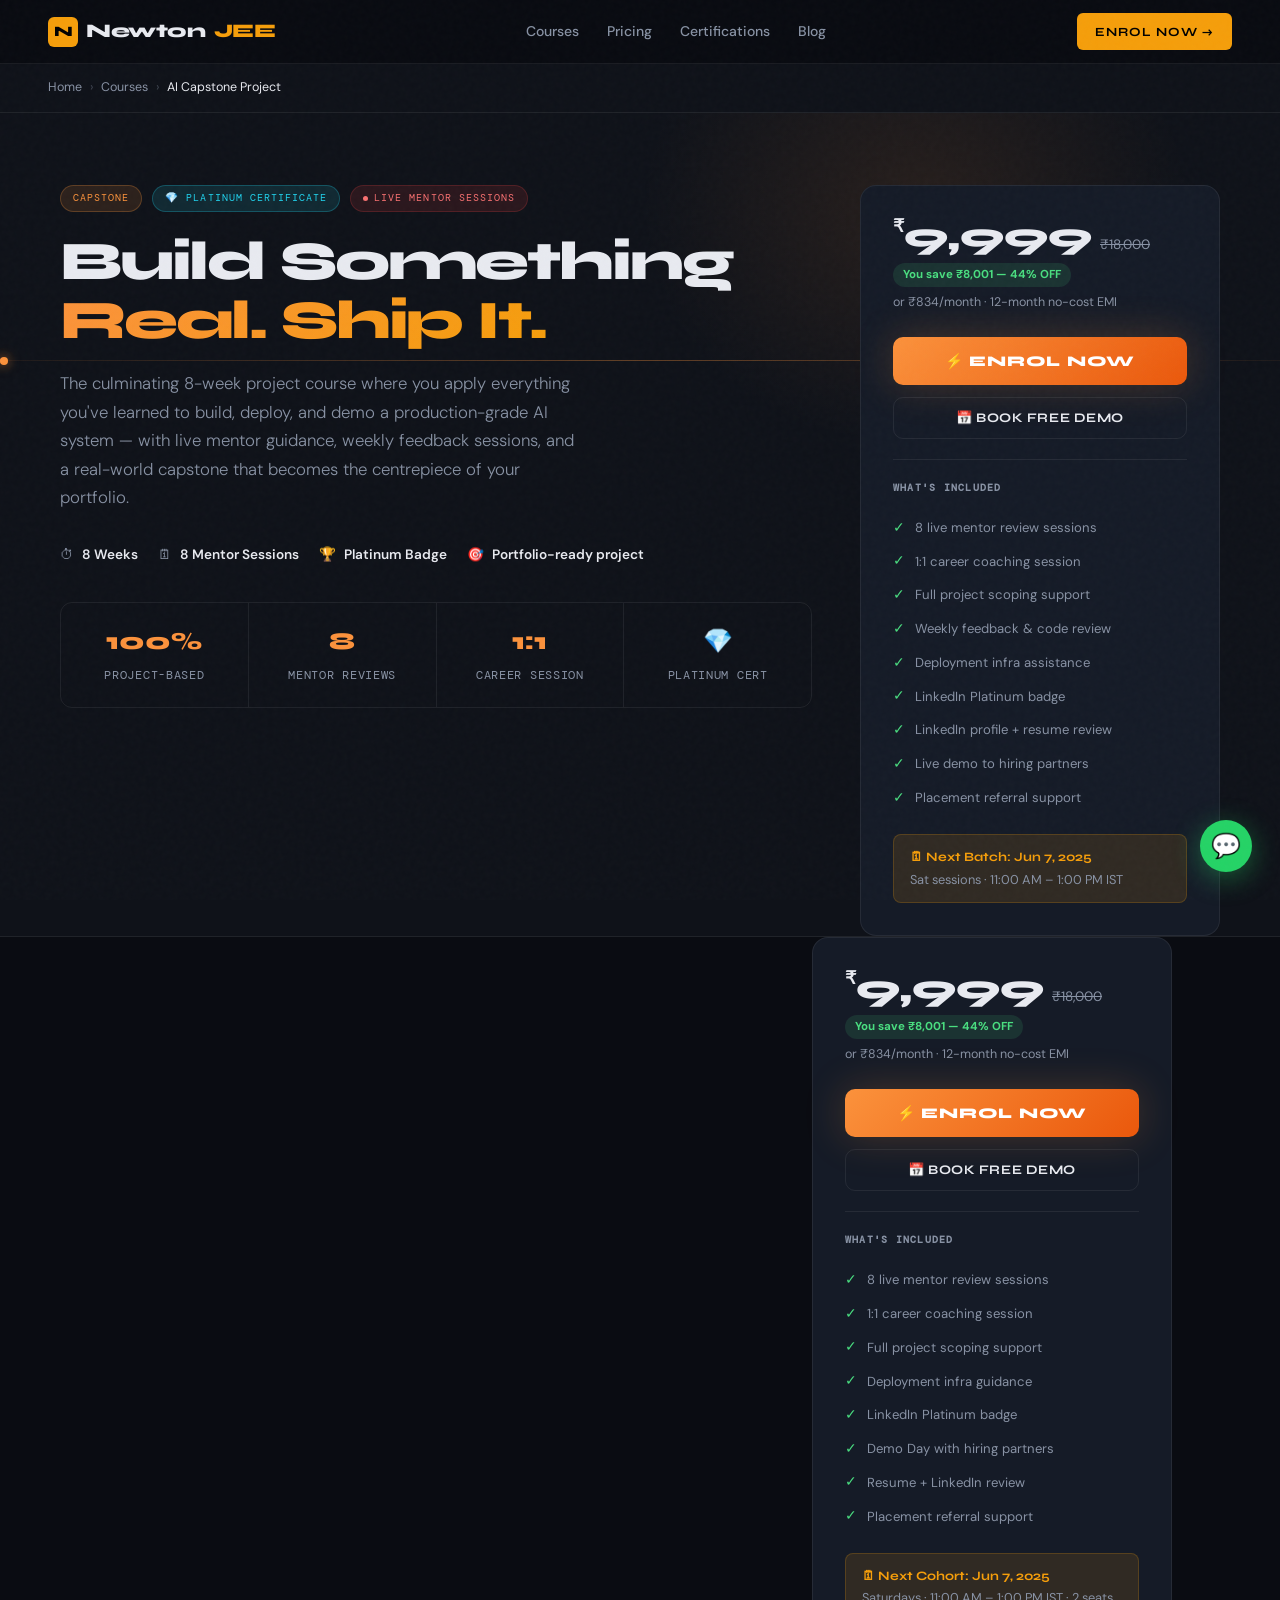
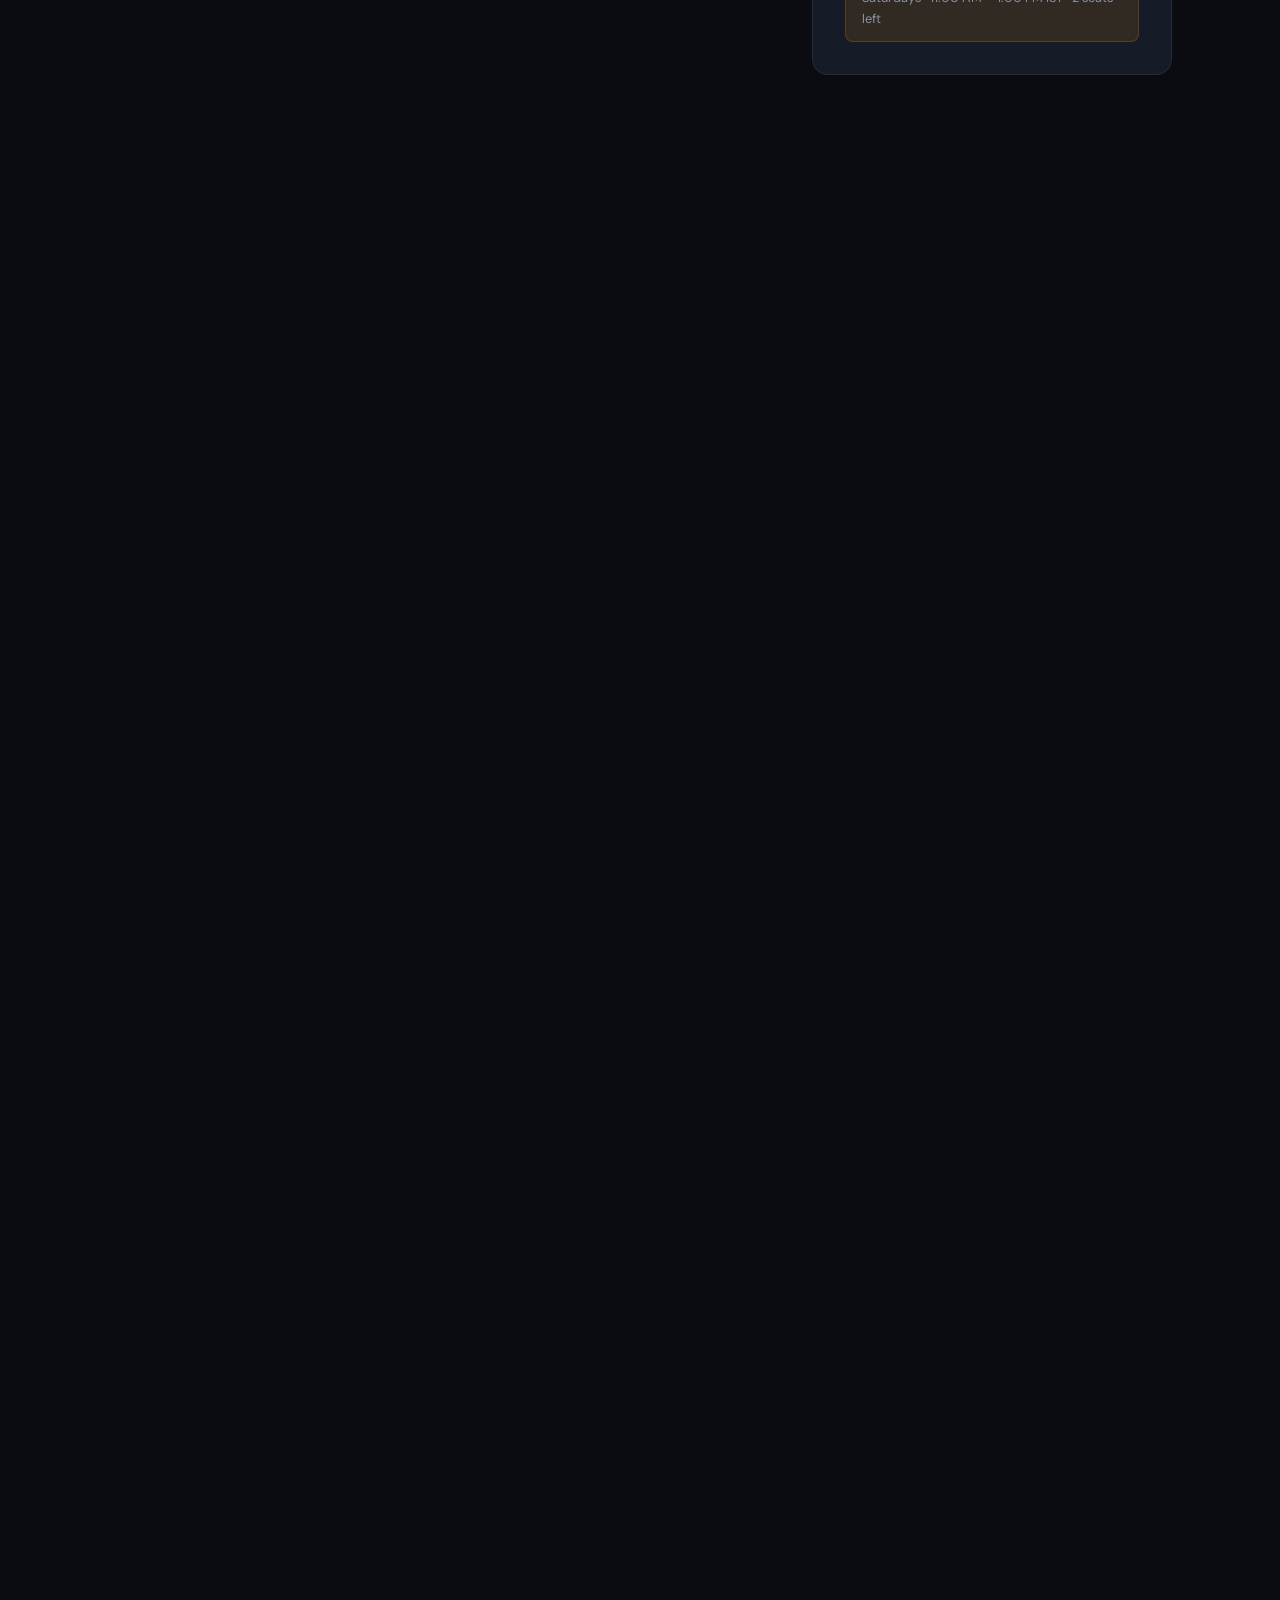
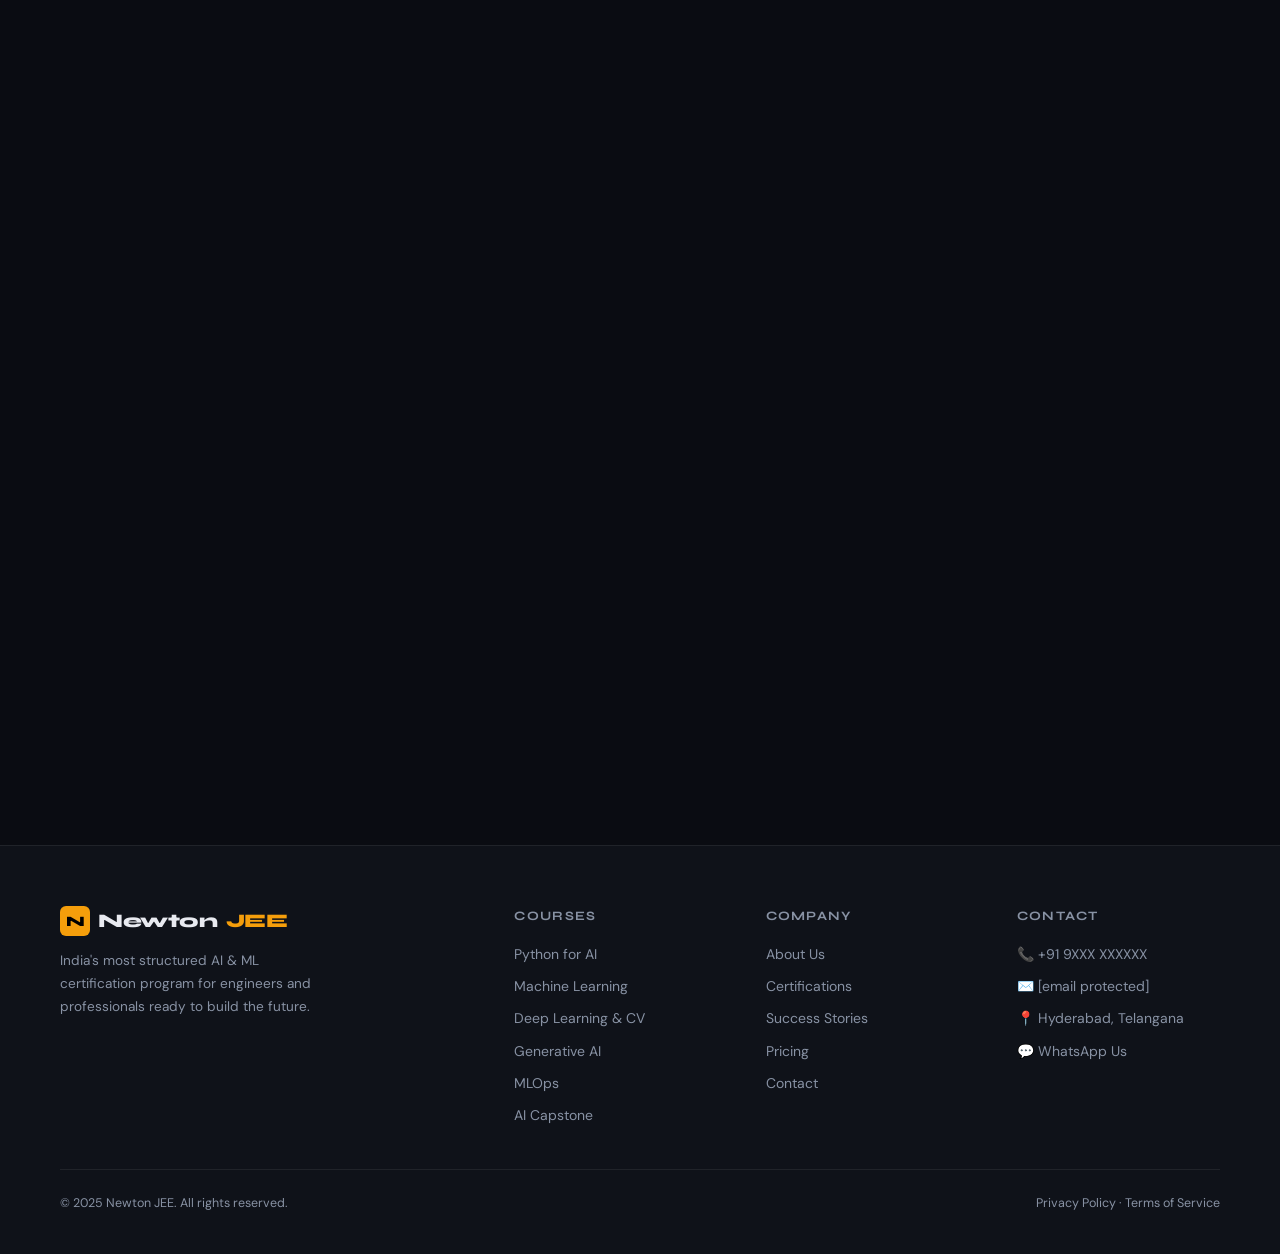
==== commit 2b5125f8: "done" ====
--- a/course-ai-capstone.html
+++ b/course-ai-capstone.html
@@ -351,8 +351,8 @@
   <nav>
     <a href="newtonjee-homepage.html#courses">Courses</a>
     <a href="newtonjee-pricing.html">Pricing</a>
-    <a href="newtonjee-homepage.html#certifications">Certifications</a>
-    <a href="newtonjee-homepage.html#blog">Blog</a>
+    <a href="certifications.html">Certifications</a>
+    <a href="blog.html">Blog</a>
   </nav>
   <a href="#enrol-section" class="btn-header">Enrol Now →</a>
 </header>
@@ -906,15 +906,15 @@
     <div class="footer-col">
       <h5>Company</h5>
       <a href="newtonjee-homepage.html#why">About Us</a>
-      <a href="newtonjee-homepage.html#certifications">Certifications</a>
-      <a href="newtonjee-homepage.html#testimonials">Success Stories</a>
+      <a href="certifications.html">Certifications</a>
+      <a href="success-stories.html">Success Stories</a>
       <a href="newtonjee-pricing.html">Pricing</a>
       <a href="newtonjee-homepage.html#contact">Contact</a>
     </div>
     <div class="footer-col">
       <h5>Contact</h5>
       <a href="tel:+919XXXXXXXXX">📞 +91 9XXX XXXXXX</a>
-      <a href="mailto:hello@newtonjee.com">✉️ hello@newtonjee.com</a>
+      <a href="/cdn-cgi/l/email-protection#6a020f0606052a040f1d1e0504000f0f44090507">✉️ <span class="__cf_email__" data-cfemail="94fcf1f8f8fbd4faf1e3e0fbfafef1f1baf7fbf9">[email&#160;protected]</span></a>
       <a href="newtonjee-homepage.html#contact">📍 Hyderabad, Telangana</a>
       <a href="https://wa.me/919XXXXXXXXX">💬 WhatsApp Us</a>
     </div>
@@ -938,7 +938,7 @@
 
 <style>@keyframes floatBounce{0%,100%{transform:translateY(0)}50%{transform:translateY(-5px)}}</style>
 
-<script>
+<script data-cfasync="false" src="/cdn-cgi/scripts/5c5dd728/cloudflare-static/email-decode.min.js"></script><script>
   document.querySelectorAll('.week-header').forEach(btn => {
     btn.addEventListener('click', () => {
       const item = btn.parentElement;
@@ -948,10 +948,4 @@
     });
   });
 
-  const obs = new IntersectionObserver(entries => {
-    entries.forEach(e => { if (e.isIntersecting) e.target.classList.add('visible'); });
-  }, { threshold: 0.06 });
-  document.querySelectorAll('.reveal').forEach(el => obs.observe(el));
-</script>
-</body>
-</html>
+  const obs = new Int
